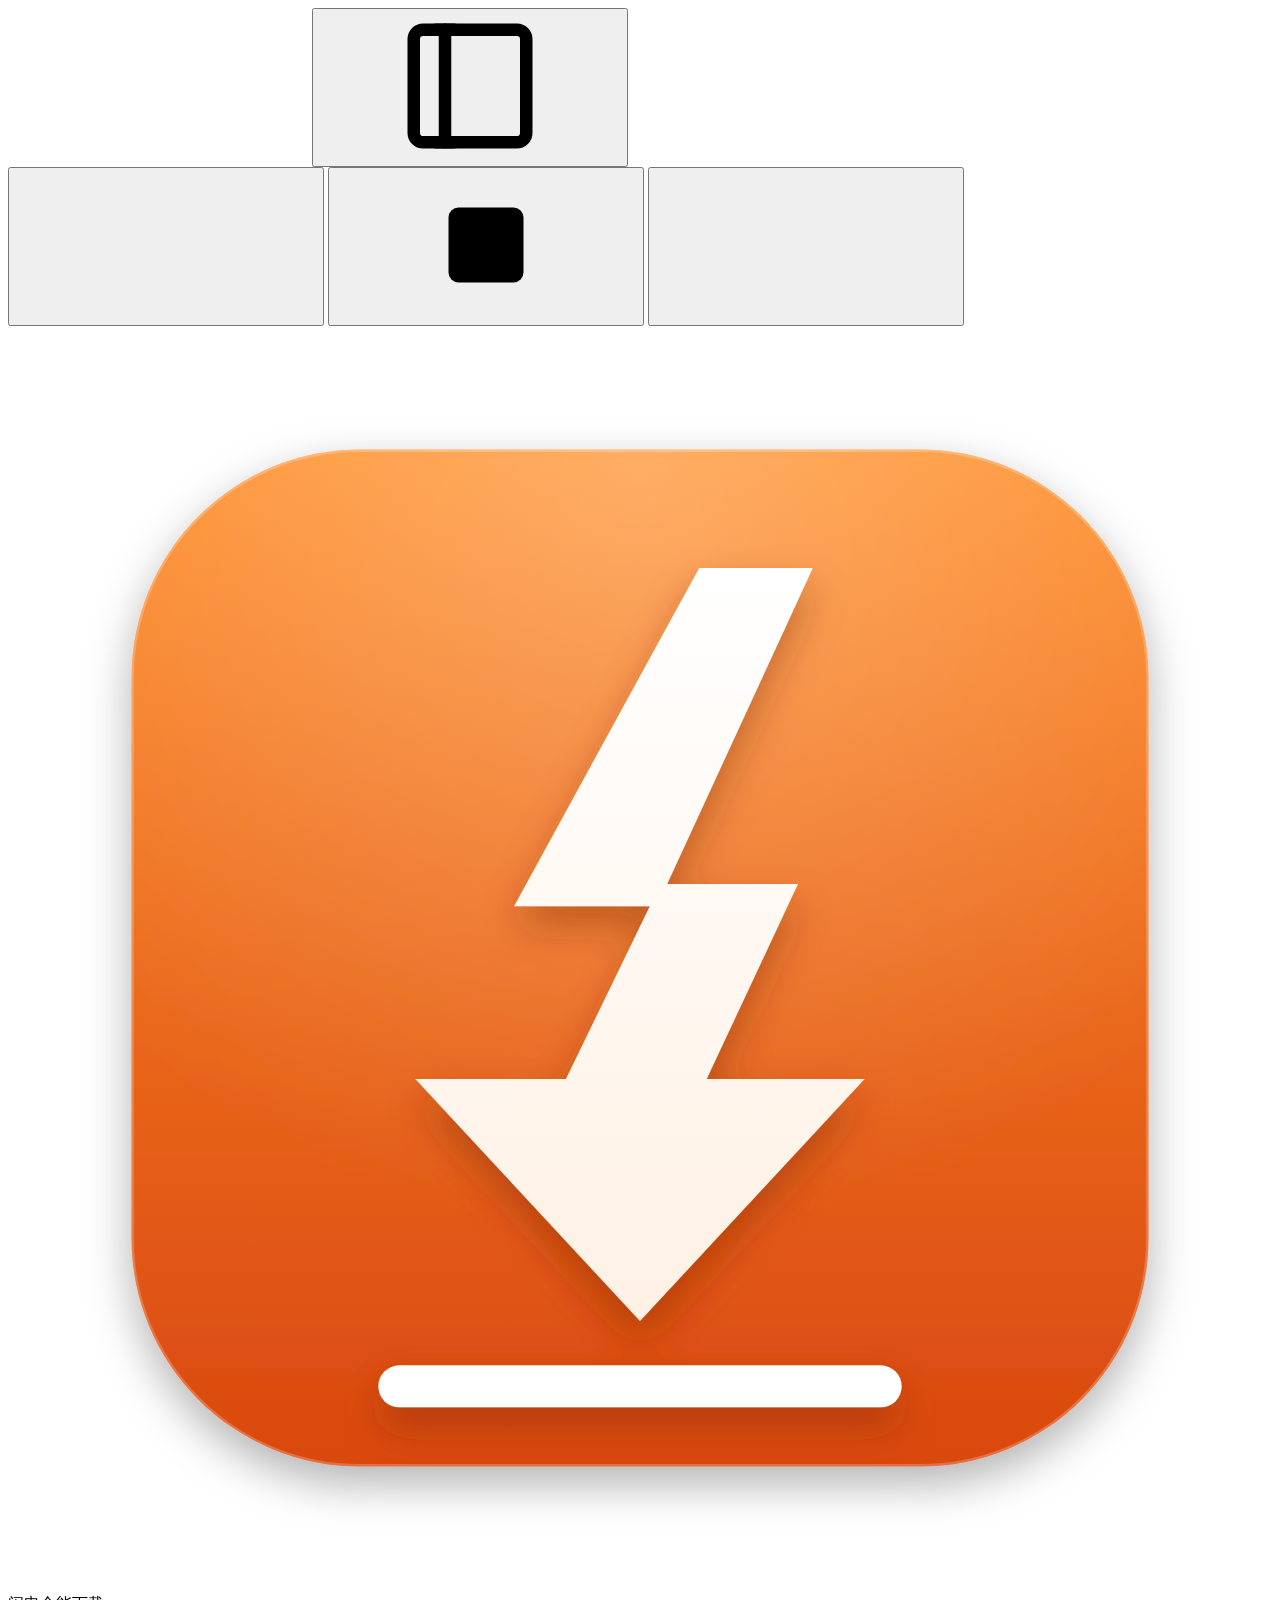
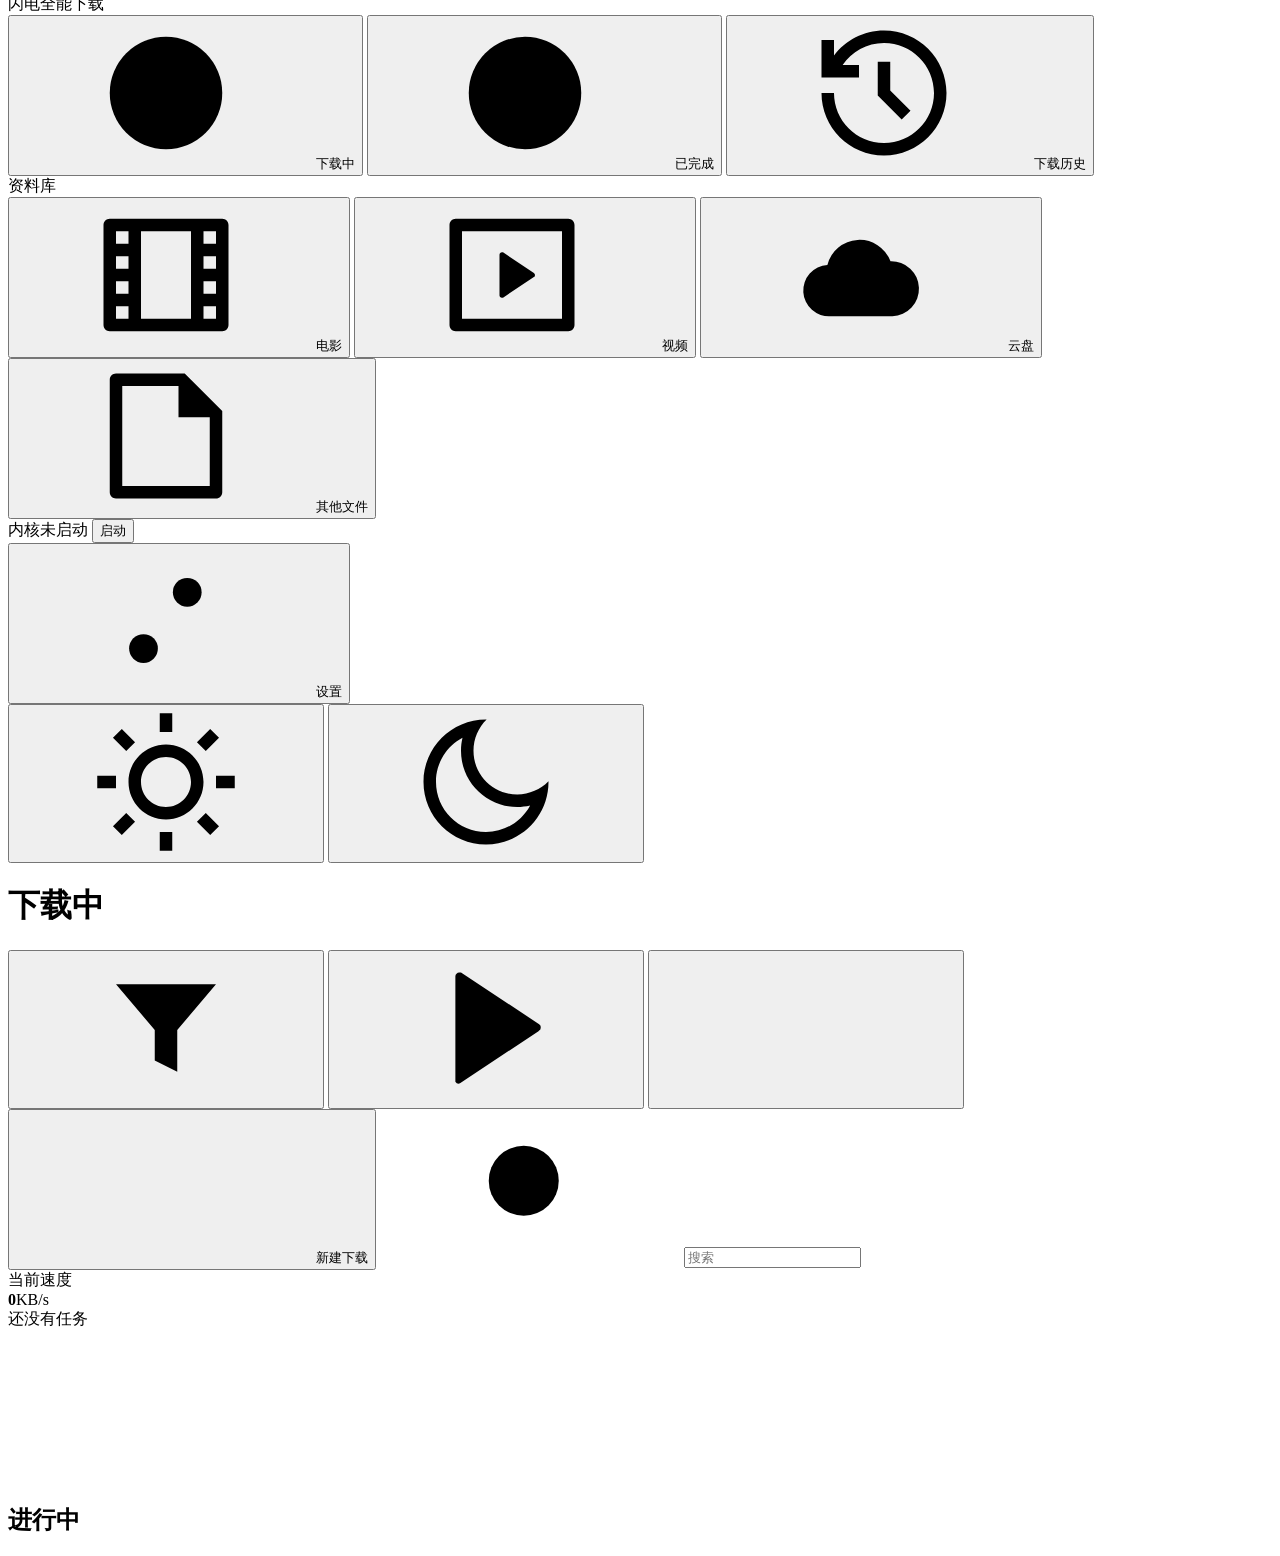
==== windows/ui/index.html @ e087cf0d "发布 Windows 0.2.16，修复换版后检查更新并更新反馈入口" ====
<!doctype html>
<html lang="zh-CN">
<head>
<meta charset="utf-8">
<meta name="viewport" content="width=device-width, initial-scale=1">
<title>闪电全能下载</title>
<script>document.documentElement.dataset.windowFrame = window.__sdWindowFrame || "rounded";</script>
<script src="theme.js"></script>
<link rel="stylesheet" href="style.css">
<script>
  try {
    // 强调色先读缓存，避免打开瞬间是琥珀再跳成别的色
    var acc = localStorage.getItem("sd.accent") || "amber";
    var vars = localStorage.getItem("sd.accentVars");
    if (acc === "custom" && vars) {
      var v = JSON.parse(vars);
      var el = document.documentElement;
      el.dataset.accent = "custom";
      el.style.setProperty("--accent-h", v.h);
      el.style.setProperty("--accent-s", v.s);
      el.style.setProperty("--on-dark", v.onDark);
    } else {
      document.documentElement.dataset.accent = acc;
    }
    // 注意：这里不能给 <html> 兜底色。窗口是透明的，四个圆角是靠 #app 的
    // border-radius 裁出来的，html 一旦有实色，圆角外面就成了一块不透明色块，
    // 圆角等于白做（之前"圆角改了看不出变化"就是这么来的）。
    // 底色统一交给 #app 自己的 background，CSS 是本地文件，第一帧之前就加载完了。
  } catch (e) {}
</script>
</head>
<body>

<!-- 图标：Mac 版用的是 SF Symbols（系统字体，Windows 上没有）。
     电影/视频/回收站/其他文件/文件夹这几个换成官方实心 SVG（fill="currentColor"，24 画布），
     其余的还是手写描边线条：统一 24 画布、1.7 描边、圆角端点，视觉重量对齐 SF Symbols 的 regular。 -->
<svg class="sprite" aria-hidden="true">
  <symbol id="i-down" viewBox="0 0 24 24"><circle cx="12" cy="12" r="9"/><path d="M12 7.4v7.3M8.7 11.5L12 14.8l3.3-3.3"/></symbol>
  <symbol id="i-check" viewBox="0 0 24 24"><circle cx="12" cy="12" r="9"/><path d="M8.2 12.3l2.6 2.6 5-5.2"/></symbol>
  <!-- 回收站：官方实心 SVG，桶盖/桶身/提手都在一条 path 里，挖空靠子路径回转 -->
  <symbol id="i-sort" viewBox="0 0 24 24"><path fill="currentColor" stroke="none" d="M20 4V16H23L19 21L15 16H18V4H20ZM12 18V20H3V18H12ZM14 11V13H3V11H14ZM14 4V6H3V4H14Z"/></symbol>
  <symbol id="i-trash" viewBox="0 0 24 24"><path fill="currentColor" stroke="none" d="M17 6H22V8H20V21C20 21.5523 19.5523 22 19 22H5C4.44772 22 4 21.5523 4 21V8H2V6H7V3C7 2.44772 7.44772 2 8 2H16C16.5523 2 17 2.44772 17 3V6ZM18 8H6V20H18V8ZM9 11H11V17H9V11ZM13 11H15V17H13V11ZM9 4V6H15V4H9Z"/></symbol>
  <!-- 下载历史：圆圈箭头 + 时钟指针 -->
  <symbol id="i-history" viewBox="0 0 24 24"><path fill="currentColor" stroke="none" d="M12 2C17.5228 2 22 6.47715 22 12C22 17.5228 17.5228 22 12 22C6.47715 22 2 17.5228 2 12H4C4 16.4183 7.58172 20 12 20C16.4183 20 20 16.4183 20 12C20 7.58172 16.4183 4 12 4C9.25022 4 6.82447 5.38734 5.38451 7.50024L8 7.5V9.5H2V3.5H4L3.99989 5.99918C5.82434 3.57075 8.72873 2 12 2ZM13 7L12.9998 11.585L16.2426 14.8284L14.8284 16.2426L10.9998 12.413L11 7H13Z"/></symbol>
  <!-- 胶片：官方实心 SVG，画格和齿孔全在一条 path 里（子路径回转挖空），不用描边凑 -->
  <symbol id="i-film" viewBox="0 0 24 24"><path fill="currentColor" stroke="none" d="M2 3.9934C2 3.44476 2.45531 3 2.9918 3H21.0082C21.556 3 22 3.44495 22 3.9934V20.0066C22 20.5552 21.5447 21 21.0082 21H2.9918C2.44405 21 2 20.5551 2 20.0066V3.9934ZM8 5V19H16V5H8ZM4 5V7H6V5H4ZM18 5V7H20V5H18ZM4 9V11H6V9H4ZM18 9V11H20V9H18ZM4 13V15H6V13H4ZM18 13V15H20V13H18ZM4 17V19H6V17H4ZM18 17V19H20V17H18Z"/></symbol>
  <!-- 播放：官方实心 SVG，外框屏幕 + 中间播放三角 -->
  <symbol id="i-play" viewBox="0 0 24 24"><path fill="currentColor" stroke="none" d="M2 3.9934C2 3.44476 2.45531 3 2.9918 3H21.0082C21.556 3 22 3.44495 22 3.9934V20.0066C22 20.5552 21.5447 21 21.0082 21H2.9918C2.44405 21 2 20.5551 2 20.0066V3.9934ZM4 5V19H20V5H4ZM10.6219 8.41459L15.5008 11.6672C15.6846 11.7897 15.7343 12.0381 15.6117 12.2219C15.5824 12.2658 15.5447 12.3035 15.5008 12.3328L10.6219 15.5854C10.4381 15.708 10.1897 15.6583 10.0672 15.4745C10.0234 15.4088 10 15.3316 10 15.2526V8.74741C10 8.52649 10.1791 8.34741 10.4 8.34741C10.479 8.34741 10.5562 8.37078 10.6219 8.41459Z"/></symbol>
  <!-- 其他文件：官方实心 SVG，右上折角直接画在路径里 -->
  <symbol id="i-doc" viewBox="0 0 24 24"><path fill="currentColor" stroke="none" d="M21 8V20.9932C21 21.5501 20.5552 22 20.0066 22H3.9934C3.44495 22 3 21.556 3 21.0082V2.9918C3 2.45531 3.4487 2 4.00221 2H14.9968L21 8ZM19 9H14V4H5V20H19V9Z"/></symbol>
  <symbol id="i-collection" viewBox="0 0 24 24"><path d="M8 4h10a2 2 0 0 1 2 2v10"/><rect x="4" y="8" width="12" height="12" rx="2"/><path d="M7.5 12h5m-5 4h5"/></symbol>
  <symbol id="i-gear" viewBox="0 0 24 24"><path d="M4 7.4h8.6M18.2 7.4h2"/><path d="M4 16.4h1.6M11.2 16.4h9"/><circle cx="15.4" cy="7.4" r="2.3"/><circle cx="8.4" cy="16.4" r="2.3"/></symbol>
  <symbol id="i-info" viewBox="0 0 24 24"><circle cx="12" cy="12" r="9"/><path d="M12 11.2v5.4"/><circle cx="12" cy="8" r=".9" fill="currentColor" stroke="none"/></symbol>
  <symbol id="i-media-play" viewBox="0 0 24 24"><path fill="currentColor" stroke="none" d="M20.4,12.5l-12.5,8.3c-.3.2-.6.1-.8-.2,0,0,0-.2,0-.3V3.7c0-.3.3-.6.6-.6s.2,0,.3,0l12.5,8.3c.3.2.3.5.2.8,0,0,0,.1-.2.2Z"/></symbol>
  <symbol id="i-audio-order" viewBox="0 0 24 24"><path d="M3 6h18M3 12h18M3 18h10"/><path d="m17 15 5 3-5 3z" fill="currentColor" stroke="none"/></symbol>
  <symbol id="i-audio-repeat" viewBox="0 0 24 24"><path d="m17 3 4 4-4 4m4-4H6a3 3 0 0 0-3 3v1m4 10-4-4 4-4m-4 4h15a3 3 0 0 0 3-3v-1"/></symbol>
  <symbol id="i-audio-repeat-one" viewBox="0 0 24 24"><use href="#i-audio-repeat"/><path d="m11 11 1-1v4"/></symbol>
  <symbol id="i-audio-shuffle" viewBox="0 0 24 24"><path d="M3 6h3c4.5 0 7.5 12 12 12h3m-4-4 4 4-4 4M3 18h3c1.3 0 2.5-1 3.6-2.5M14.4 8.5C15.5 7 16.7 6 18 6h3m-4-4 4 4-4 4"/></symbol>
  <symbol id="i-share" viewBox="0 0 24 24"><path d="M12 15.5V5.2M8 8.8l4-4 4 4M5 14v4.5A1.5 1.5 0 0 0 6.5 20h11a1.5 1.5 0 0 0 1.5-1.5V14"/></symbol>
  <symbol id="i-refresh" viewBox="0 0 24 24"><path fill="currentColor" stroke="none" d="M2 12C2 17.5228 6.47715 22 12 22C17.5228 22 22 17.5228 22 12C22 6.47715 17.5228 2 12 2V4C16.4183 4 20 7.58172 20 12C20 16.4183 16.4183 20 12 20C7.58172 20 4 16.4183 4 12C4 9.53614 5.11383 7.33243 6.86543 5.86492L9 8V2L3 2L5.44648 4.44656C3.33509 6.28002 2 8.9841 2 12Z"/></symbol>
  <symbol id="i-clock" viewBox="0 0 24 24"><circle cx="12" cy="12" r="8.5"/><path d="M12 7.2V12l3.2 2"/></symbol>
  <symbol id="i-zip" viewBox="0 0 24 24"><rect x="3.5" y="4.5" width="17" height="4.5" rx="1"/><path d="M5 9v9.5A1.5 1.5 0 0 0 6.5 20h11a1.5 1.5 0 0 0 1.5-1.5V9M10 13h4"/></symbol>
  <symbol id="i-app" viewBox="0 0 24 24"><rect x="3.5" y="4.5" width="17" height="15" rx="2"/><path d="M3.5 9h17M6.5 6.8h.01M9 6.8h.01"/></symbol>
  <symbol id="i-music" viewBox="0 0 24 24"><path d="M4 13v-2a8 8 0 0 1 16 0v2"/><rect x="3" y="12" width="4" height="8" rx="2"/><rect x="17" y="12" width="4" height="8" rx="2"/><path d="M10 12v4m4-6v8" stroke-linecap="round"/></symbol>
  <symbol id="i-image" viewBox="0 0 24 24"><rect x="3.5" y="4.5" width="17" height="15" rx="2"/><circle cx="8.5" cy="9.5" r="1.5"/><path d="M20.5 15.5l-5-5-9 9"/></symbol>
  <symbol id="i-filter" viewBox="0 0 24 24"><path d="M4 5h16l-6.2 7.3V19l-3.6-1.8v-4.9z"/></symbol>
  <symbol id="i-pulse" viewBox="0 0 24 24"><path fill="currentColor" stroke="none" d="M9 7.53861L15 21.5386L18.6594 13H23V11H17.3406L15 16.4614L9 2.46143L5.3406 11H1V13H6.6594L9 7.53861Z"/></symbol>
  <symbol id="i-pause" viewBox="0 0 24 24"><path d="M8.3 4.6v14.8M15.7 4.6v14.8" stroke-width="2.6"/></symbol>
  <symbol id="i-resume" viewBox="0 0 24 24"><path d="M8.4 5.8l9.2 6.2-9.2 6.2z" fill="currentColor" stroke="none"/></symbol>
  <symbol id="i-plus" viewBox="0 0 24 24"><path d="M12 5.4v13.2M5.4 12h13.2" stroke-width="2"/></symbol>
  <symbol id="i-x" viewBox="0 0 24 24"><path d="M5.6 5.6l12.8 12.8M18.4 5.6L5.6 18.4" stroke-width="2"/></symbol>
  <!-- 外链：官方实心 SVG，方框 + 穿出去的箭头 -->
  <symbol id="i-external" viewBox="0 0 24 24"><path fill="currentColor" stroke="none" d="M10 6V8H5V19H16V14H18V20C18 20.5523 17.5523 21 17 21H4C3.44772 21 3 20.5523 3 20V7C3 6.44772 3.44772 6 4 6H10ZM21 3V11H19L18.9999 6.413L11.2071 14.2071L9.79289 12.7929L17.5849 5H13V3H21Z"/></symbol>
  <!-- 收起/展开侧边栏：官方 48 画布描边图标（圆角外框 + 竖分隔线 + 上下两个小横档） -->
  <symbol id="i-chev" viewBox="0 0 24 24"><path d="M6.5 9.5l5.5 5.5 5.5-5.5"/></symbol>
  <symbol id="i-sidebar" viewBox="0 0 48 48">
    <g fill="none" stroke="currentColor" stroke-width="4" stroke-linecap="round" stroke-linejoin="round">
      <rect x="6" y="6" width="36" height="36" rx="3"/>
      <path d="M16 6V42"/>
      <path d="M13 42H19"/>
      <path d="M13 6H19"/>
    </g>
  </symbol>
  <!-- 清理失效：三条细线 + 右下角一个叉（第三条让位给叉）。
       细线 + 大一点的叉，19px 下比实心块清楚得多 -->
  <symbol id="i-clean" viewBox="0 0 24 24">
    <g fill="none" stroke="currentColor" stroke-width="2.1" stroke-linecap="round">
      <path d="M3.8 5.4h16.4"/>
      <path d="M3.8 11h16.4"/>
      <path d="M3.8 16.6h7.4"/>
      <path d="M14.8 14.8l6 6"/>
      <path d="M20.8 14.8l-6 6"/>
    </g>
  </symbol>
  <!-- 窗口按钮：最小化 / 最大化 / 还原 / 关闭 -->
  <symbol id="i-win-min" viewBox="0 0 24 24"><path d="M5 12h14" stroke-width="1.8"/></symbol>
  <symbol id="i-win-max" viewBox="0 0 24 24"><rect x="6" y="6" width="12" height="12" rx="1.6"/></symbol>
  <symbol id="i-win-restore" viewBox="0 0 24 24"><rect x="5" y="9" width="10" height="10" rx="1.6"/><path d="M8.6 6H18a1 1 0 011 1v9.4"/></symbol>
  <symbol id="i-win-close" viewBox="0 0 24 24"><path d="M6.8 6.8l10.4 10.4M17.2 6.8L6.8 17.2" stroke-width="1.8"/></symbol>
  <!-- 文件夹：官方实心 SVG -->
  <symbol id="i-folder" viewBox="0 0 24 24"><path fill="currentColor" stroke="none" d="M4 5V19H20V7H11.5858L9.58579 5H4ZM12.4142 5H21C21.5523 5 22 5.44772 22 6V20C22 20.5523 21.5523 21 21 21H3C2.44772 21 2 20.5523 2 20V4C2 3.44772 2.44772 3 3 3H10.4142L12.4142 5Z"/></symbol>
  <symbol id="i-search" viewBox="0 0 24 24"><circle cx="11" cy="11" r="5.6"/><path d="M15.2 15.2L20 20"/></symbol>
  <symbol id="i-link" viewBox="0 0 24 24"><path d="M10.2 13.8a3.6 3.6 0 005.1 0l2.6-2.6a3.6 3.6 0 00-5.1-5.1l-1.3 1.3"/><path d="M13.8 10.2a3.6 3.6 0 00-5.1 0l-2.6 2.6a3.6 3.6 0 005.1 5.1l1.3-1.3"/></symbol>
  <symbol id="i-cloud" viewBox="0 0 24 24"><path d="M7.6 18.6a4.1 4.1 0 01-.5-8.2 5.3 5.3 0 0110.1-.6 3.7 3.7 0 01.3 8.8z"/></symbol>
  <symbol id="i-sun" viewBox="0 0 24 24"><path fill="currentColor" stroke="none" d="M12 18C8.68629 18 6 15.3137 6 12C6 8.68629 8.68629 6 12 6C15.3137 6 18 8.68629 18 12C18 15.3137 15.3137 18 12 18ZM12 16C14.2091 16 16 14.2091 16 12C16 9.79086 14.2091 8 12 8C9.79086 8 8 9.79086 8 12C8 14.2091 9.79086 16 12 16ZM11 1H13V4H11V1ZM11 20H13V23H11V20ZM3.51472 4.92893L4.92893 3.51472L7.05025 5.63604L5.63604 7.05025L3.51472 4.92893ZM16.9497 18.364L18.364 16.9497L20.4853 19.0711L19.0711 20.4853L16.9497 18.364ZM19.0711 3.51472L20.4853 4.92893L18.364 7.05025L16.9497 5.63604L19.0711 3.51472ZM5.63604 16.9497L7.05025 18.364L4.92893 20.4853L3.51472 19.0711L5.63604 16.9497ZM23 11V13H20V11H23ZM4 11V13H1V11H4Z"/></symbol>
  <!-- 月牙：外圆 r8.4 与太阳的整体外径（17.2）等大，开口朝右上。
       内弧是「偏右上那颗大圆」落在外圆里的那段，两条弧一连就是单条 path。 -->
  <symbol id="i-moon" viewBox="0 0 24 24"><path fill="currentColor" stroke="none" d="M21 12.79A9 9 0 1 1 11.21 3 7 7 0 0 0 21 12.79z"/></symbol>
  <symbol id="i-theme" viewBox="0 0 24 24"><path fill="currentColor" stroke="none" d="M12 21.9967C6.47715 21.9967 2 17.5196 2 11.9967C2 6.47386 6.47715 1.9967 12 1.9967C17.5228 1.9967 22 6.47386 22 11.9967C22 17.5196 17.5228 21.9967 12 21.9967ZM12 19.9967C16.4183 19.9967 20 16.415 20 11.9967C20 7.57843 16.4183 3.9967 12 3.9967C7.58172 3.9967 4 7.57843 4 11.9967C4 16.415 7.58172 19.9967 12 19.9967ZM12 17.9967V5.9967C15.3137 5.9967 18 8.683 18 11.9967C18 15.3104 15.3137 17.9967 12 17.9967Z"/></symbol>
  <symbol id="i-clipboard" viewBox="0 0 24 24"><path fill="currentColor" stroke="none" d="M7 4V2H17V4H20.0066C20.5552 4 21 4.44495 21 4.9934V21.0066C21 21.5552 20.5551 22 20.0066 22H3.9934C3.44476 22 3 21.5551 3 21.0066V4.9934C3 4.44476 3.44495 4 3.9934 4H7ZM7 6H5V20H19V6H17V8H7V6ZM9 4V6H15V4H9Z"/></symbol>
  <symbol id="i-privacy" viewBox="0 0 24 24"><path d="M12 22c5.2-2.4 8-6.1 8-11V5l-8-3-8 3v6c0 4.9 2.8 8.6 8 11Z"/><path d="m8.5 12 2.3 2.3 4.7-4.6"/></symbol>
  <symbol id="i-log" viewBox="0 0 24 24"><rect x="4" y="2" width="16" height="20" rx="2"/><path d="M8 7h8M8 12h8M8 17h5"/></symbol>
  <symbol id="i-power" viewBox="0 0 48 48"><path d="M14.5 8C13.8406 8.37652 13.2062 8.79103 12.6 9.24051C11.5625 10.0097 10.6074 10.8814 9.75 11.8402C6.79377 15.1463 5 19.4891 5 24.2455C5 34.6033 13.5066 43 24 43C34.4934 43 43 34.6033 43 24.2455C43 19.4891 41.2062 15.1463 38.25 11.8402C37.3926 10.8814 36.4375 10.0097 35.4 9.24051C34.7938 8.79103 34.1594 8.37652 33.5 8" fill="none" stroke="currentColor" stroke-width="4" stroke-linecap="round" stroke-linejoin="round"/><path d="M24 4V24" fill="none" stroke="currentColor" stroke-width="4" stroke-linecap="round" stroke-linejoin="round"/></symbol>
  <symbol id="i-sleep" viewBox="0 0 24 24"><path fill="currentColor" stroke="none" d="M12 22C6.47715 22 2 17.5228 2 12C2 6.47715 6.47715 2 12 2C17.5228 2 22 6.47715 22 12C22 17.5228 17.5228 22 12 22ZM12 20C16.4183 20 20 16.4183 20 12C20 7.58172 16.4183 4 12 4C7.58172 4 4 7.58172 4 12C4 16.4183 7.58172 20 12 20ZM9 9H15V15H9V9Z"/></symbol>
  <symbol id="i-github" viewBox="0 0 24 24"><path fill="currentColor" stroke="none" d="M12.001 2C6.47598 2 2.00098 6.475 2.00098 12C2.00098 16.425 4.86348 20.1625 8.83848 21.4875C9.33848 21.575 9.52598 21.275 9.52598 21.0125C9.52598 20.775 9.51348 19.9875 9.51348 19.15C7.00098 19.6125 6.35098 18.5375 6.15098 17.975C6.03848 17.6875 5.55098 16.8 5.12598 16.5625C4.77598 16.375 4.27598 15.9125 5.11348 15.9C5.90098 15.8875 6.46348 16.625 6.65098 16.925C7.55098 18.4375 8.98848 18.0125 9.56348 17.75C9.65098 17.1 9.91348 16.6625 10.201 16.4125C7.97598 16.1625 5.65098 15.3 5.65098 11.475C5.65098 10.3875 6.03848 9.4875 6.67598 8.7875C6.57598 8.5375 6.22598 7.5125 6.77598 6.1375C6.77598 6.1375 7.61348 5.875 9.52598 7.1625C10.326 6.9375 11.176 6.825 12.026 6.825C12.876 6.825 13.726 6.9375 14.526 7.1625C16.4385 5.8625 17.276 6.1375 17.276 6.1375C17.826 7.5125 17.476 8.5375 17.376 8.7875C18.0135 9.4875 18.401 10.375 18.401 11.475C18.401 15.3125 16.0635 16.1625 13.8385 16.4125C14.201 16.725 14.5135 17.325 14.5135 18.2625C14.5135 19.6 14.501 20.675 14.501 21.0125C14.501 21.275 14.6885 21.5875 15.1885 21.4875C19.259 20.1133 21.9999 16.2963 22.001 12C22.001 6.475 17.526 2 12.001 2Z"/></symbol>
  <symbol id="i-chip" viewBox="0 0 24 24"><path fill="currentColor" stroke="none" d="M6 18H18V6H6V18ZM14 20H10V22H8V20H5C4.44772 20 4 19.5523 4 19V16H2V14H4V10H2V8H4V5C4 4.44772 4.44772 4 5 4H8V2H10V4H14V2H16V4H19C19.5523 4 20 4.44772 20 5V8H22V10H20V14H22V16H20V19C20 19.5523 19.5523 20 19 20H16V22H14V20ZM8 8H16V16H8V8Z"/></symbol>
  <symbol id="i-user" viewBox="0 0 24 24"><path fill="currentColor" stroke="none" d="M4 22C4 17.5817 7.58172 14 12 14C16.4183 14 20 17.5817 20 22H18C18 18.6863 15.3137 16 12 16C8.68629 16 6 18.6863 6 22H4ZM12 13C8.685 13 6 10.315 6 7C6 3.685 8.685 1 12 1C15.315 1 18 3.685 18 7C18 10.315 15.315 13 12 13ZM12 11C14.21 11 16 9.21 16 7C16 4.79 14.21 3 12 3C9.79 3 8 4.79 8 7C8 9.21 9.79 11 12 11Z"/></symbol>
  <symbol id="i-moon-fill" viewBox="0 0 24 24"><path fill="currentColor" stroke="none" d="M10 7C10 10.866 13.134 14 17 14C18.9584 14 20.729 13.1957 21.9995 11.8995C22 11.933 22 11.9665 22 12C22 17.5228 17.5228 22 12 22C6.47715 22 2 17.5228 2 12C2 6.47715 6.47715 2 12 2C12.0335 2 12.067 2 12.1005 2.00049C10.8043 3.27098 10 5.04157 10 7ZM4 12C4 16.4183 7.58172 20 12 20C15.0583 20 17.7158 18.2839 19.062 15.7621C18.3945 15.9187 17.7035 16 17 16C12.0294 16 8 11.9706 8 7C8 6.29648 8.08133 5.60547 8.2379 4.938C5.71611 6.28423 4 8.9417 4 12Z"/></symbol>
  <symbol id="i-install" viewBox="0 0 24 24"><path fill="currentColor" stroke="none" d="M9 2V4H5L4.999 14H18.999L19 4H15V2H20C20.5523 2 21 2.44772 21 3V21C21 21.5523 20.5523 22 20 22H4C3.44772 22 3 21.5523 3 21V3C3 2.44772 3.44772 2 4 2H9ZM18.999 16H4.999L5 20H19L18.999 16ZM17 17V19H15V17H17ZM13 2V7H16L12 11L8 7H11V2H13Z"/></symbol>
  <!-- 浏览器扩展：拼图块（给「扩展文件夹」那一行用） -->
  <symbol id="i-ext" viewBox="0 0 24 24"><path fill="currentColor" stroke="none" d="M7 5C7 2.79086 8.79086 1 11 1C13.2091 1 15 2.79086 15 5H20C20.5523 5 21 5.44772 21 6V10.1707C21 10.4953 20.8424 10.7997 20.5774 10.9872C20.3123 11.1746 19.9728 11.2217 19.6668 11.1135C19.4595 11.0403 19.2355 11 19 11C17.8954 11 17 11.8954 17 13C17 14.1046 17.8954 15 19 15C19.2355 15 19.4595 14.9597 19.6668 14.8865C19.9728 14.7783 20.3123 14.8254 20.5774 15.0128C20.8424 15.2003 21 15.5047 21 15.8293V20C21 20.5523 20.5523 21 20 21H4C3.44772 21 3 20.5523 3 20V6C3 5.44772 3.44772 5 4 5H7ZM11 3C9.89543 3 9 3.89543 9 5C9 5.23554 9.0403 5.45952 9.11355 5.66675C9.22172 5.97282 9.17461 6.31235 8.98718 6.57739C8.79974 6.84243 8.49532 7 8.17071 7H5V19H19V17C16.7909 17 15 15.2091 15 13C15 10.7909 16.7909 9 19 9V7H13.8293C13.5047 7 13.2003 6.84243 13.0128 6.57739C12.8254 6.31235 12.7783 5.97282 12.8865 5.66675C12.9597 5.45952 13 5.23555 13 5C13 3.89543 12.1046 3 11 3Z"/></symbol>
  <symbol id="i-dl-box" viewBox="0 0 24 24"><path fill="currentColor" stroke="none" d="M4 19H20V12H22V20C22 20.5523 21.5523 21 21 21H3C2.44772 21 2 20.5523 2 20V12H4V19ZM14 9H19L12 16L5 9H10V3H14V9Z"/></symbol>
  <!-- 品牌侧的「闪电箭头」：路径取自 BrandGlyph.swift（1024 画布 x300–724 / y196–876），单色模板 -->
  <symbol id="i-to-local" viewBox="0 0 24 24"><path transform="rotate(-90 12 12)" fill="currentColor" stroke="none" d="M9.99994 4.99988V10.9999L16.0002 11.0002L16.0002 13.0002L9.99994 12.9999V18.9999L2.99994 12.0001L9.99994 4.99988ZM18.0001 19.0001V5.00006H20.0001V19.0001H18.0001Z"/></symbol>
<symbol id="i-to-nas" viewBox="0 0 24 24"><path transform="rotate(90 12 12)" fill="currentColor" stroke="none" d="M9.99994 4.99988V10.9999L16.0002 11.0002L16.0002 13.0002L9.99994 12.9999V18.9999L2.99994 12.0001L9.99994 4.99988ZM18.0001 19.0001V5.00006H20.0001V19.0001H18.0001Z"/></symbol>
<symbol id="i-thunder" viewBox="0 0 24 24"><path fill="none" stroke="currentColor" stroke-width="2.2" stroke-linejoin="round" d="M12 2.8 20 7.4v9.2L12 21.2l-8-4.6V7.4z"/></symbol>
<symbol id="i-bolt" viewBox="0 0 424 680"><path d="M260 0 L110 274 H220 L152 414 H30 L212 610 L394 414 H266 L340 256 H234 L352 0 Z" fill="currentColor" stroke="none"/><rect x="0" y="646" width="424" height="34" rx="17" fill="currentColor" stroke="none"/></symbol>
</svg>

<!-- 系统标题栏已经去掉（decorations:false），这三个是自绘的窗口按钮，
     固定在右上角，和标题栏里的「新建下载 / 搜索」留出间距 -->
<!-- 用 data-tip 而不是 title：title 会被 WebView2 画成系统白框，和自绘 tip 同时出现（两种样式） -->
<button class="circle sm" id="sb-toggle" data-tip="收起侧边栏（Tab）"><svg class="ic"><use href="#i-sidebar"/></svg></button>

<div class="win-ctrls">
  <button class="win-btn" id="win-min"><svg class="ic"><use href="#i-win-min"/></svg></button>
  <button class="win-btn" id="win-max"><svg class="ic"><use href="#i-win-max"/></svg></button>
  <button class="win-btn close" id="win-close"><svg class="ic"><use href="#i-win-close"/></svg></button>
</div>

<div id="app">
  <aside class="sidebar">
    <div class="brand">
      <!-- 和 assets/logo.svg 同一个图形，底色跟强调色走 -->
      <svg class="logo" viewBox="0 0 1024 1024" xmlns="http://www.w3.org/2000/svg"><defs><linearGradient id="logo-bg" x1="0" y1="0" x2="0" y2="1"><stop offset="0" style="stop-color:var(--logo-top,#ff8f2a)"/><stop offset="1" style="stop-color:var(--logo-bottom,#d9480f)"/></linearGradient><radialGradient id="logo-top" cx="512" cy="120" r="620" gradientUnits="userSpaceOnUse"><stop offset="0" stop-color="#fff" stop-opacity=".28"/><stop offset="1" stop-color="#fff" stop-opacity="0"/></radialGradient><linearGradient id="logo-white" x1="0" y1="0" x2="0" y2="1"><stop offset="0" stop-color="#ffffff"/><stop offset="1" stop-color="#fff1e4"/></linearGradient><filter id="logo-sh" x="-20%" y="-20%" width="140%" height="140%"><feDropShadow dx="0" dy="14" stdDeviation="18" flood-color="#000" flood-opacity=".3"/></filter><filter id="logo-ash" x="-30%" y="-30%" width="160%" height="160%"><feDropShadow dx="0" dy="16" stdDeviation="16" flood-color="#7a2500" flood-opacity=".4"/></filter></defs><g filter="url(#logo-sh)"><rect x="100" y="100" width="824" height="824" rx="185" fill="url(#logo-bg)"/><rect x="100" y="100" width="824" height="824" rx="185" fill="url(#logo-top)"/><g filter="url(#logo-ash)"><path d="M560 196 L410 470 H520 L452 610 H330 L512 806 L694 610 H566 L640 452 H534 L652 196 Z" fill="url(#logo-white)"/><rect x="300" y="842" width="424" height="34" rx="17" fill="#fff"/></g><rect x="101" y="101" width="822" height="822" rx="184" fill="none" stroke="#fff" stroke-opacity=".22" stroke-width="2"/></g></svg>
      <span class="brand-name">闪电全能下载</span>
    </div>

    <nav class="nav">
      <button class="nav-item active" data-view="all">
        <svg class="ic"><use href="#i-down"/></svg><span>下载中</span><b class="count" id="c-all"></b>
      </button>
      <button class="nav-item" data-view="done">
        <svg class="ic"><use href="#i-check"/></svg><span>已完成</span><b class="count" id="c-done"></b>
      </button>
      <button class="nav-item" data-view="trash">
        <svg class="ic"><use href="#i-history"/></svg><span>下载历史</span><b class="count" id="c-trash"></b>
      </button>
    </nav>

    <div class="nav-title">资料库</div>
    <nav class="nav">
      <button class="nav-item" data-view="movie">
        <svg class="ic"><use href="#i-film"/></svg><span>电影</span><b class="count" id="c-movie"></b>
      </button>
      <button class="nav-item" data-view="video">
        <svg class="ic"><use href="#i-play"/></svg><span>视频</span><b class="count" id="c-video"></b>
      </button>
      <button class="nav-item" data-view="cloud">
        <svg class="ic"><use href="#i-cloud"/></svg><span>云盘</span><b class="count" id="c-cloud"></b>
      </button>
      <button class="nav-item" data-view="other">
        <svg class="ic"><use href="#i-doc"/></svg><span>其他文件</span><b class="count" id="c-other"></b>
      </button>
    </nav>

    <div class="side-foot">
      <div class="engine">
        <span class="dot" id="engine-dot"></span>
        <span class="engine-text" id="engine-text">内核未启动</span>
        <button class="mini" id="engine-btn">启动</button>
      </div>
      <!-- 底部只留「设置」一行，右侧是外观分段开关；版本号、关于都在设置页里。
           三者同一个 28px 高度，谁也不比谁高。 -->
      <div class="foot-row">
        <button class="nav-item" data-view="settings" id="nav-settings">
          <svg class="ic"><use href="#i-gear"/></svg><span>设置</span><i class="nav-dot" id="nav-dot" hidden></i>
        </button>
        <div class="theme-seg">
          <button data-theme-set="light" title="浅色" aria-label="浅色">
            <svg class="ic"><use href="#i-sun"/></svg>
          </button>
          <button data-theme-set="dark" title="深色" aria-label="深色">
            <svg class="ic"><use href="#i-moon-fill"/></svg>
          </button>
        </div>
      </div>
    </div>
  </aside>

  <main class="main">
    <header class="topbar" data-tauri-drag-region>
      <div class="view-heading" data-tauri-drag-region>
        <h1 id="view-title" data-tauri-drag-region>下载中</h1>
        <span class="top-speed-group" id="top-speed-group" data-tauri-drag-region hidden>
          <span class="top-speed" id="top-speed" data-tauri-drag-region></span>
          <canvas class="top-spark" id="top-spark" width="80" height="30" aria-hidden="true" data-tauri-drag-region></canvas>
        </span>
      </div>
      <span class="sel-count" id="sel-count" hidden></span>
      <div class="top-actions">
        <span class="search-count" id="search-count" role="status" aria-live="polite" hidden></span>
        <button class="circle" id="filter-btn" data-tip="筛选">
          <svg class="ic"><use href="#i-filter"/></svg>
        </button>
        <button class="circle" id="sort-btn" data-tip="排序" hidden>
          <svg class="ic"><use href="#i-sort"/></svg>
        </button>
        <button class="circle" id="purge-btn" title="清理全部失效记录" hidden>
          <svg class="ic"><use href="#i-clean"/></svg>
        </button>
        <button class="circle" id="clear-trash-btn" title="清空下载历史" hidden>
          <svg class="ic"><use href="#i-clean"/></svg>
        </button>
        <button class="circle" id="start-all" title="全部开始">
          <svg class="ic"><use href="#i-media-play"/></svg>
        </button>
        <button class="circle" id="pause-all" title="全部暂停">
          <svg class="ic"><use href="#i-pause"/></svg>
        </button>
        <button class="primary" id="new-btn" data-tip="新建下载（Ctrl+N）">
          <svg class="ic"><use href="#i-plus"/></svg>新建下载
        </button>
        <label class="search clear-wrap">
          <svg class="ic"><use href="#i-search"/></svg>
          <input id="search" type="text" placeholder="搜索" autocomplete="off" spellcheck="false">
          <button type="button" class="input-clear" id="search-clear" hidden><svg class="ic"><use href="#i-x"/></svg></button>
        </label>
      </div>
    </header>

    <!-- 下载视图 -->
    <section class="pane" id="pane-downloads">
      <div class="scroll">
        <div class="hero" id="hero">
          <div class="hero-text">
            <div class="hero-label">当前速度</div>
            <div class="hero-speed"><b id="speed-num">0</b><span id="speed-unit">KB/s</span></div>
            <div class="hero-stats" id="hero-stats">还没有任务</div>
          </div>
          <canvas class="spark" id="spark" aria-hidden="true"></canvas>
        </div>

        <div class="sec-head"><h2 id="sec-title">进行中</h2></div>
        <div class="task-list" id="task-list"></div>
      </div>

    </section>

    <!-- 设置视图 -->
    <section class="pane settings" id="pane-settings" hidden>
      <div class="scroll">
        <div class="set-card">
          <h2>外观</h2>
          <div class="set-row">
            <span class="set-label"><svg class="ic"><use href="#i-theme"/></svg>主题</span>
            <span class="set-path"></span>
            <div class="seg" id="set-theme">
              <button data-theme-set="system">跟随系统</button>
              <button data-theme-set="light">浅色</button>
              <button data-theme-set="dark">深色</button>
            </div>
          </div>
          <div class="set-row">
            <span class="set-label"><svg class="ic"><use href="#i-sun"/></svg>强调色</span>
            <span class="set-path"></span>
            <div class="accents" id="accent-row">
              <button class="acc" data-accent="amber" title="琥珀"></button>
              <button class="acc" data-accent="blue" title="蓝"></button>
              <button class="acc" data-accent="teal" title="青"></button>
              <button class="acc" data-accent="green" title="绿"></button>
              <button class="acc" data-accent="purple" title="紫"></button>
              <button class="acc" data-accent="rose" title="玫红"></button>
              <button class="acc" data-accent="indigo" title="靛蓝"></button>
              <button class="acc" data-accent="graphite" title="石墨"></button>
              <button class="acc acc-custom" id="acc-custom-btn" title="自定义颜色"></button>
              <!-- 自定义取色面板：像系统色板那样一块二维色区——
                   横向是色相、越往下越灰（饱和度），拖圆点即改、松手即生效；
                   不放「完成」按钮：点面板外面或按 Esc 收起 -->

            </div>
          </div>
        </div>

        <div class="set-card">
          <h2>保存位置<i class="info" data-tip="按来源分目录：磁力、种子、ed2k 归「电影」，视频网站归「视频」，直链归「其他」。视频体积较大，建议将「电影」目录设在空间充足的磁盘。"></i></h2>


          <div class="set-row">
            <span class="set-label"><svg class="ic"><use href="#i-film"/></svg>磁力、种子</span>
            <span class="set-path" id="dir-movie" title="">…</span>
            <div class="set-actions">
              <button class="link" data-reset="movie" hidden>恢复默认</button>
              <button class="ghost" data-pick="movie">选择目录</button>
              <button class="circle sm" data-open="movie" title="在资源管理器里打开">
                <svg class="ic"><use href="#i-folder"/></svg>
              </button>
            </div>
          </div>

          <div class="set-row">
            <span class="set-label"><svg class="ic"><use href="#i-play"/></svg>视频网站</span>
            <span class="set-path" id="dir-video" title="">…</span>
            <div class="set-actions">
              <button class="link" data-reset="video" hidden>恢复默认</button>
              <button class="ghost" data-pick="video">选择目录</button>
              <button class="circle sm" data-open="video" title="在资源管理器里打开">
                <svg class="ic"><use href="#i-folder"/></svg>
              </button>
            </div>
          </div>

          <div class="set-row">
            <span class="set-label"><svg class="ic"><use href="#i-doc"/></svg>其他文件</span>
            <span class="set-path" id="dir-other" title="">…</span>
            <div class="set-actions">
              <button class="link" data-reset="other" hidden>恢复默认</button>
              <button class="ghost" data-pick="other">选择目录</button>
              <button class="circle sm" data-open="other" title="在资源管理器里打开">
                <svg class="ic"><use href="#i-folder"/></svg>
              </button>
            </div>
          </div>
        </div>

        <div class="set-card">
          <h2>下载</h2>
          <div class="set-row">
            <span class="set-label"><svg class="ic"><use href="#i-plus"/></svg>下载前确认</span>
            <span class="set-path"></span>
            <button class="switch" id="sw-confirm" role="switch" aria-checked="false"></button>
          </div>
          <div class="set-row">
            <span class="set-label"><svg class="ic"><use href="#i-check"/></svg>下载完成通知</span>
            <span class="set-path"></span>
            <button class="switch" id="sw-notify" role="switch" aria-checked="false"></button>
          </div>
          <hr class="set-divider" aria-hidden="true">
          <div class="set-row">
            <span class="set-label"><svg class="ic"><use href="#i-down"/></svg>同时下载</span>
            <span class="set-path"></span>
            <span class="select-wrap">
            <select id="set-max" class="select">
              <option value="1">1 个任务</option>
              <option value="2">2 个任务</option>
              <option value="3">3 个任务</option>
              <option value="5">5 个任务</option>
              <option value="8">8 个任务</option>
              <option value="10">10 个任务</option>
            </select>
            </span>
          </div>
          <div class="set-row">
            <span class="set-label"><svg class="ic"><use href="#i-play"/></svg>视频网站同时下载<i class="info" data-tip="默认 5 个，最多 10 个。遇到网站限流或连续下载失败时，可调低后继续。"></i></span>
            <span class="set-path"></span>
            <span class="select-wrap">
            <select id="set-max-videos" class="select">
              <option value="1">1 个任务</option>
              <option value="2">2 个任务</option>
              <option value="3">3 个任务</option>
              <option value="5">5 个任务</option>
              <option value="8">8 个任务</option>
              <option value="10">10 个任务</option>
            </select>
            </span>
          </div>
          <div class="set-row">
            <span class="set-label"><svg class="ic"><use href="#i-pulse"/></svg>下载限速</span>
            <span class="set-path"></span>
            <span class="select-wrap">
            <select id="set-limit" class="select">
              <option value="0">不限速</option>
              <option value="512">512 KB/s</option>
              <option value="1024">1 MB/s</option>
              <option value="2048">2 MB/s</option>
              <option value="5120">5 MB/s</option>
              <option value="10240">10 MB/s</option>
            </select>
            </span>
          </div>
          <hr class="set-divider" aria-hidden="true">
          <div class="set-row">
            <span class="set-label set-label-wide"><svg class="ic"><use href="#i-github"/></svg>GitHub / Hugging Face 加速<i class="info" data-tip="GitHub 的发布文件、源码包和 raw 文件，以及 Hugging Face 公开模型、数据集的文件直链经公共加速站下载：新建时同时测试各加速站和原链接，选用最快的一个；下载出错时自动换站继续。带登录信息的请求不经过加速站。"></i></span>
            <span class="set-path"></span>
            <button class="switch" id="sw-ghmirror" role="switch" aria-checked="false"></button>
          </div>
          <div class="set-row" id="thunder-row">
            <span class="set-label"><svg class="ic"><use href="#i-bolt"/></svg>下载方式接力<i class="info" data-tip="磁力连续 3 分钟几乎没速度时自动接力。云盘要先登录 PikPak；云盘失败或 10 分钟没有进度时交给迅雷。迅雷的进度和速度读自迅雷窗口，下完后文件移到任务的保存位置。迅雷是第三方软件，不装也能正常下载。"></i></span>
            <span class="set-path" id="thunder-state"></span>
            <span class="select-wrap"><select id="set-relay" class="select">
              <option value="off">不接力</option>
              <option value="cloud">交给云盘</option>
              <option value="thunder">交给迅雷（磁力推荐）</option>
              <option value="cloud_thunder">先云盘，再迅雷</option>
            </select></span>
          </div>
          <hr class="set-divider" aria-hidden="true">
          <div class="set-row">
            <span class="set-label"><svg class="ic"><use href="#i-share"/></svg>做种分享率<i class="info" data-tip="磁力和种子下完后继续上传，上传量达到文件大小的这个倍数就停。分享率和时长先到哪个算哪个，都选不限就一直做种。"></i></span>
            <span class="set-path"></span>
            <span class="select-wrap">
            <select id="set-seed-ratio" class="select">
              <option value="0.5">0.5</option>
              <option value="1">1.0</option>
              <option value="2">2.0</option>
              <option value="5">5.0</option>
              <option value="0">不限</option>
            </select>
            </span>
          </div>
          <div class="set-row">
            <span class="set-label"><svg class="ic"><use href="#i-clock"/></svg>做种时长</span>
            <span class="set-path"></span>
            <span class="select-wrap">
            <select id="set-seed-time" class="select">
              <option value="1800">30 分钟</option>
              <option value="7200">2 小时</option>
              <option value="86400">1 天</option>
              <option value="604800">7 天</option>
              <option value="0">不限</option>
            </select>
            </span>
          </div>
        </div>

        <div class="set-card">
          <h2>视频工具与字幕<i class="info" data-tip="yt-dlp 负责视频解析，ffmpeg 负责合并音视频；缺失时首次使用会自动获取。字幕润色和翻译需要本机 Ollama。"></i></h2>
          <div class="set-row">
            <span class="set-label"><svg class="ic"><use href="#i-play"/></svg>yt-dlp</span>
            <span class="set-path" id="tool-yt-dlp">正在检查…</span>
            <div class="set-actions">
              <button class="ghost" id="btn-yt-dlp" data-install="yt-dlp">安装</button>
            </div>
          </div>
          <div class="set-row">
            <span class="set-label"><svg class="ic"><use href="#i-film"/></svg>ffmpeg</span>
            <span class="set-path" id="tool-ffmpeg">正在检查…</span>
            <div class="set-actions">
              <button class="ghost" id="btn-ffmpeg" data-install="ffmpeg">安装</button>
            </div>
          </div>
          <div class="set-row">
            <span class="set-label"><svg class="ic"><use href="#i-link"/></svg>站点 Cookie<i class="info" data-tip="一般不用手动导入：在浏览器里点扩展的下载时，登录信息会自动导入"></i></span>
            <span class="set-path" id="ck-state" title="">没导入（YouTube、抖音、西瓜、小红书等会报「需要 Cookie」）</span>
            <div class="set-actions">
              <button class="ghost" id="btn-import-cookie" title="导入 cookies.txt 文件">导入 Cookie</button>
            </div>
          </div>
          <hr class="set-divider" aria-hidden="true">
          <div class="set-row" id="polish-row" hidden>
            <span class="set-label"><svg class="ic"><use href="#i-doc"/></svg>润色字幕<i class="info" data-tip="视频网站的字幕下完后，用本机 Ollama 大模型修错字、合并断句，只有外语时可以翻译成中文。全程在这台电脑上处理，字幕不会上传；原字幕有备份，可以在任务右键恢复。需要先安装 Ollama 和模型，长视频会占用较多显卡或 CPU。"></i></span>
            <span class="set-path"></span>
            <button class="switch" id="sw-polish" role="switch" aria-checked="false"></button>
          </div>
          <div class="set-row" id="polish-model-row" hidden>
            <span class="set-label"><svg class="ic"><use href="#i-chip"/></svg>本机 Ollama 模型</span>
            <span class="set-path cloud-account-state" title="Ollama 已连接，选中的模型在本机模型列表中"><span class="cloud-status-dot ready" aria-hidden="true"></span>可用</span>
            <span class="select-wrap"><select id="set-polish-model" class="select"></select></span>
          </div>
          <div class="set-row" id="polish-mode-row" hidden>
            <span class="set-label"><svg class="ic"><use href="#i-film"/></svg>外语字幕处理<i class="info" data-tip="其他语言的视频总是从原文翻译；有人工中文字幕时只润色"></i></span>
            <span class="set-path"></span>
            <span class="select-wrap"><select id="set-polish-mode" class="select">
              <option value="polish">润色机翻中文</option>
              <option value="translate">从外语翻译</option>
            </select></span>
          </div>
        </div>

        <div class="set-card">
          <h2>浏览器扩展<i class="info" data-tip="以下功能可分别开关：接管浏览器下载、视频站悬停按钮、网盘工具栏按钮。右键链接也能直接投递；本程序未运行时浏览器照常下载。"></i></h2>

          <div class="set-row">
            <span class="set-label"><svg class="ic"><use href="#i-install"/></svg>安装</span>
            <span class="set-path">打开扩展管理页 → 开启「开发者模式」→ 点「加载解压缩的扩展」→ 选中扩展文件夹</span>
            <div class="set-actions">
              <button class="ghost" id="btn-ext-chrome">Chrome</button>
              <button class="ghost" id="btn-ext-edge">Edge</button>
            </div>
          </div>
          <div class="set-row">
            <span class="set-label"><svg class="ic"><use href="#i-ext"/></svg>扩展文件夹</span>
            <span class="set-path" id="ext-dir">…</span>
            <button class="circle sm" id="btn-ext-folder" data-tip="打开扩展文件夹"><svg class="ic"><use href="#i-folder"/></svg></button>
          </div>
          <div class="set-row">
            <span class="set-label"><svg class="ic"><use href="#i-check"/></svg>连接状态</span>
            <span class="set-path" id="ext-state">未激活</span>
          </div>

          <!-- 网盘直链走 Aria2 RPC：LinkSwift 这类油猴脚本把直链 + Cookie 推过来 -->
          <hr class="set-divider" aria-hidden="true">
          <div class="set-row">
            <span class="set-label"><svg class="ic"><use href="#i-cloud"/></svg>网盘直链<i class="info" data-tip="在网盘网页登录后，选择文件并使用闪电扩展获取下载地址。百度网盘需要先在扩展设置中填写自己的 AppKey；文件夹请先打开，再选择其中的文件。&#10;&#10;支持批量下载、续传和多连接，实际速度取决于网络、网盘策略和账号权限。复制配置可供兼容 Aria2 RPC 的工具使用。"></i></span>
            <span class="set-path" id="rpc-path">Aria2 RPC：127.0.0.1:6800/jsonrpc</span>
            <div class="set-actions">
              <button class="ghost" id="btn-copy-rpc" data-tip="复制闪电的连接地址和密钥，填入 LinkSwift 等脚本的 Aria2 RPC 配置。使用闪电扩展的网页按钮时无需配置。">复制脚本配置</button>
              <button class="ghost" id="btn-linkswift" data-tip="通过闪电扩展打开网盘页面中 LinkSwift 的 Aria2 RPC 连接设置。">连接设置</button>
            </div>
          </div>
        </div>

        <div class="set-card" id="cloud-accounts-card">
          <div class="cloud-settings-header">
            <h2>云盘<i class="info" id="cloud-settings-scope" data-tip="账号供本机使用。右键「交给云盘」只列能接收新任务的网盘。"></i></h2>
            <div class="seg" id="cloud-settings-target" hidden><button type="button" class="on" data-cloud-target="local">本机</button><button type="button" data-cloud-target="nas">NAS</button></div>
            <button type="button" class="circle" id="cloud-settings-refresh" aria-label="刷新状态" data-tip="刷新状态"><svg class="ic" aria-hidden="true"><use href="#i-refresh"/></svg></button>
          </div>
          <p class="set-hint" id="cloud-settings-status" role="status" aria-live="polite"></p>
          <div id="cloud-settings-list"></div>
          <details class="cloud-more" id="cloud-settings-unsupported" hidden><summary>暂未支持的网盘</summary><div id="cloud-settings-unsupported-list"></div></details>
        </div>

        <div class="set-card">
          <h2>AI 工具 (MCP)<i class="info" data-tip="将配置添加到支持 MCP 的工具。闪电运行时，可提交下载、查看进度、暂停或继续。"></i></h2>
          <div class="set-row">
            <span class="set-label">连接 AI 工具</span>
            <span class="set-path"></span>
            <div class="set-actions">
              <button type="button" class="ghost" id="btn-mcp-copy" data-tip="粘贴到 ~/.codex/config.toml">复制 Codex 配置</button>
              <button type="button" class="ghost" id="btn-mcp-json">复制 JSON 配置</button>
            </div>
          </div>
        </div>

        <div class="set-card system-card">
          <h2>系统<i class="info" data-tip="控制确认提示、剪贴板监听与系统行为。"></i></h2>
          <div class="set-row">
            <span class="set-label"><svg class="ic"><use href="#i-trash"/></svg>删除历史记录前确认</span>
            <span class="set-path"></span>
            <button class="switch" id="sw-history-confirm" role="switch" aria-checked="true"></button>
          </div>
          <hr class="set-divider" aria-hidden="true">
          <div class="set-row">
            <span class="set-label"><svg class="ic"><use href="#i-sleep"/></svg>下载时阻止睡眠<i class="info" data-tip="本机正在下载时阻止自动睡眠。全部暂停或完成后释放，持续零速 5 分钟也会释放。"></i></span>
            <span class="set-path"></span>
            <button class="switch" id="sw-sleep" role="switch" aria-checked="false"></button>
          </div>
          <div class="set-row">
            <span class="set-label"><svg class="ic"><use href="#i-power"/></svg>开机自动启动</span>
            <span class="set-path"></span>
            <button class="switch" id="sw-autostart" role="switch" aria-checked="false"></button>
          </div>
          <div class="set-row">
            <span class="set-label"><svg class="ic"><use href="#i-clipboard"/></svg>监听剪贴板</span>
            <span class="set-path"></span>
            <button class="switch" id="sw-clip" role="switch" aria-checked="false"></button>
          </div>
        </div>

        <div class="set-card about-card">
          <h2>关于</h2>
          <div class="set-row">
            <span class="set-label"><svg class="ic"><use href="#i-bolt"/></svg>闪电全能下载</span>
            <span class="set-path"><span id="about-ver">—</span><span id="update-state" role="status" aria-live="polite"></span></span>
            <div class="set-actions"><button class="ghost" id="btn-check-update" type="button">检查更新</button></div>
          </div>
          <div class="set-row">
            <span class="set-label"><svg class="ic"><use href="#i-github"/></svg>GitHub 仓库</span>
            <span class="set-path" id="about-repo">github.com/cgeek-dev/shandian-download</span>
            <div class="set-actions"><button class="ghost" id="btn-open-repo">打开仓库</button></div>
          </div>
          <div class="set-row">
            <span class="set-label"><svg class="ic" aria-hidden="true"><use href="#i-privacy"/></svg>协议与隐私</span>
            <span class="set-path" id="about-copy"></span>
            <div class="set-actions"><button class="ghost" id="btn-legal">查看协议</button></div>
          </div>
        </div>
        <div class="set-card maintenance-card">
          <h2>诊断与维护</h2>
          <div class="set-row">
            <span class="set-label"><svg class="ic"><use href="#i-chip"/></svg>下载内核</span>
            <span class="set-path" id="about-engine">—</span>
            <div class="set-actions">
              <button class="ghost" id="btn-engine-restart">重启内核</button>
              <button class="ghost" data-open-engine data-tip="查看内核配置与任务数据库">打开内核目录</button>
            </div>
          </div>
          <div class="set-row">
            <span class="set-label"><svg class="ic" aria-hidden="true"><use href="#i-log"/></svg>运行日志</span>
            <span class="set-path">排查操作异常</span>
            <div class="set-actions">
              <button class="ghost" id="btn-copy-diagnostics">复制诊断信息</button>
              <button class="ghost" id="btn-open-logs">打开日志目录</button>
            </div>
          </div>
          <div class="set-row">
            <span class="set-label"><svg class="ic"><use href="#i-github"/></svg>问题反馈</span>
            <span class="set-path">在 GitHub 报告问题</span>
            <div class="set-actions"><button class="ghost" id="btn-report-issue">反馈问题</button></div>
          </div>
          <div class="set-row">
            <span class="set-label"><svg class="ic"><use href="#i-trash"/></svg>本地缓存</span>
            <span class="set-path">不清除账号、下载记录和设置</span>
            <div class="set-actions"><button class="ghost" id="btn-clean-cache">清理缓存…</button></div>
          </div>
        </div>
      </div>
    </section>
  </main>
</div>

<!-- 新建下载确认框（Mac 版是 sheet，这里换成 Windows 的居中弹窗） -->
<div class="filter-pop" id="filter-pop" hidden></div>
<div class="modal-mask" id="confirm" hidden>
  <div class="modal" role="dialog" aria-modal="true" aria-labelledby="cf-title">
    <h3 id="cf-title">新建下载</h3>
    <div class="modal-body">
      <div id="cf-fields" class="cf-fields">
      <div class="set-row first">
        <span class="set-label">来源</span>
        <span class="set-path" id="cf-kind">—</span>
      </div>
      <div class="set-row">
        <span class="set-label"><label for="cf-name" id="cf-name-label">名称</label><span id="cf-name-hint" class="cf-name-hint" hidden>Tab 填入默认名</span></span>
        <input id="cf-name" class="field" type="text" autocomplete="off" placeholder="留空就用链接里的名字" spellcheck="false">
        <span id="cf-name-state" class="probe-state" role="status" aria-label="正在获取名称" hidden><span class="spin" aria-hidden="true"></span></span>
      </div>
      <div class="set-row">
        <span class="set-label">保存到<i class="info" id="cf-baidu-destination-tip" tabindex="0" aria-label="百度网盘转存说明" hidden></i></span>
        <input id="cf-dir" class="field cf-dir" type="text" autocomplete="off" spellcheck="false" placeholder="点这里可以从用过的目录里选，也可以直接粘路径">
        <button class="ghost" id="cf-pick">更改…</button>
      </div>
      <div class="set-row" id="cf-baidu-code-row" hidden>
        <label class="set-label" for="cf-baidu-code">提取码</label>
        <input id="cf-baidu-code" class="field" type="text" autocomplete="off" maxlength="4" placeholder="无需提取码可留空" spellcheck="false">
      </div>
      <div class="set-row">
        <span class="set-label">链接</span>
        <span class="set-path" id="cf-url" role="button" tabindex="0">—</span>
      </div>
      <div class="set-row" id="cf-baidu-cleanup-row" hidden>
        <span class="set-label" id="cf-baidu-cleanup-label">清理网盘转存</span>
        <button type="button" class="switch" id="cf-baidu-cleanup" role="switch" aria-checked="true" aria-labelledby="cf-baidu-cleanup-label" aria-describedby="cf-baidu-cleanup-desc"></button>
        <span class="modal-note" style="margin:0" id="cf-baidu-cleanup-desc">本地文件校验通过后，删除本次转存目录</span>
      </div>
      <div id="cf-baidu-setup" hidden>
        <div class="set-row" id="cf-baidu-method-row" hidden>
          <span class="set-label" id="cf-baidu-method-label">百度授权</span>
          <div class="seg" id="cf-baidu-methods" role="group" aria-labelledby="cf-baidu-method-label">
            <button type="button" value="web" aria-pressed="false">网页授权</button>
            <button type="button" value="device" aria-pressed="false">扫码授权</button>
          </div>
        </div>
        <div class="set-row" id="cf-baidu-status-row" hidden>
          <span class="set-label" aria-hidden="true"></span>
          <span id="cf-baidu-state" class="probe-state" role="status" aria-live="polite"></span>
        </div>
        <img id="cf-baidu-qr" width="156" height="156" alt="百度网盘授权二维码" hidden>
      </div>
      <div id="cf-collection-state" class="cf-files cf-collection-state probe-state" role="status" aria-live="polite" hidden></div>
      <div id="cf-files" class="cf-files" hidden></div>
      <div id="cf-check-state" class="modal-note probe-state" role="status" aria-live="polite" style="margin-left:142px" hidden></div>
      <!-- 视频网站才有：画质、字幕、仅音频（Mac 版确认框同款，选完会被记住） -->
      <div class="set-row" id="cf-video-row" hidden>
        <span class="set-label">画质</span>
        <div class="seg" id="cf-quality">
          <button type="button" data-h="0" class="on">最高</button>
          <button type="button" data-h="1080">1080P</button>
          <button type="button" data-h="720">720P</button>
        </div>
        <span class="probe-state" id="cf-quality-state" role="status" aria-live="polite" hidden></span>
      </div>
      <div class="set-row" id="cf-opt-row" hidden>
        <span class="set-label">内容</span>
        <label class="modal-note" style="margin:0"><input type="checkbox" id="cf-subs"> 下载字幕</label>
        <label class="modal-note" id="cf-polish-wrap" style="margin:0" hidden><input type="checkbox" id="cf-polish"> 润色字幕</label>
        <span class="modal-note" id="cf-subs-state" role="status" aria-live="polite" style="margin:0" hidden></span>
        <label class="modal-note" style="margin:0"><input type="checkbox" id="cf-audio"> 仅音频</label>
      </div>
      <!-- 字幕语言：勾了「下载字幕」才出现。语义标签（zh/en/zh+en/all），
           下载前会先探测站点实际代码，每个语系只挑一个精确代码，避免一次落多个文件 -->
      <section class="cf-subtitles" id="cf-subtitles" aria-label="字幕设置" hidden>
      <hr class="set-divider" aria-hidden="true">
      <div class="cf-subtitle-heading">
        <h2 class="set-section-title"><button type="button" class="cf-fold-toggle" id="cf-subsettings-toggle" aria-label="展开字幕设置" aria-expanded="false" aria-controls="cf-subsettings-body">字幕设置</button><i class="info" id="cf-sub-hint" data-tip="下载后可在「已完成」中调整样式、保存预设。" hidden></i></h2>
      </div>
      <div id="cf-subsettings-body" hidden>
      <div class="set-row" id="cf-sub-row" hidden>
        <span class="set-label">语言</span>
        <div class="seg" id="cf-sublangs">
          <button type="button" data-langs="zh" class="on">中文</button>
          <button type="button" data-langs="en">英文</button>
          <button type="button" data-langs="zh+en">中英</button>
          <button type="button" data-langs="all">全部</button>
        </div>
      </div>
      <div class="set-row" id="cf-subfmt-row" hidden>
        <span class="set-label">格式</span>
        <div class="seg" id="cf-subfmt">
          <button type="button" data-fmt="vtt" class="on">VTT</button>
          <button type="button" data-fmt="srt">SRT</button>
          <button type="button" data-fmt="ass">ASS</button>
        </div>
      </div>
      <!-- 字幕样式（只对 ASS）：简易 = 下面三行；预设 = 用「字幕样式」窗口里存的预设 -->
      <div class="set-row" id="cf-submode-row" hidden>
        <span class="set-label cf-style-label">
          <button type="button" class="cf-fold-toggle" id="cf-substyle-toggle" aria-label="折叠字幕样式选项" aria-expanded="true" aria-controls="cf-substyle-body">样式</button>
          <span>样式</span>
        </span>
        <div class="seg" id="cf-submode">
          <button type="button" data-mode="simple" class="on">简易</button>
          <button type="button" data-mode="preset">预设</button>
        </div>
        <div class="select-wrap cf-subpreset-wrap" id="cf-subpreset-wrap" hidden><select class="select" id="cf-subpreset"></select></div>
        <span class="cf-subpreset-empty" id="cf-subpreset-empty" hidden>还没有预设</span>
      </div>
      <!-- 着色同样只对 ASS 有效：srt/vtt 是纯文本，没有颜色这个概念 -->
      <div id="cf-substyle-body">
      <div class="set-row" id="cf-subcolor-row" hidden>
        <span class="set-label">着色</span>
        <div class="seg" id="cf-subcolor">
          <button type="button" data-color="off">不着色</button>
          <button type="button" data-lang="zh" title="点开改中文行颜色">中文<i class="sub-dot" id="sub-dot-zh"></i></button>
          <button type="button" data-lang="en" title="点开改英文行颜色">英文<i class="sub-dot" id="sub-dot-en"></i></button>
          <button type="button" data-lang="all" title="点开改全部字幕的颜色">全部<i class="sub-dot" id="sub-dot-all"></i></button>
        </div>
      </div>
      <!-- 字号只对 ASS 有效：srt/vtt 没有样式，字多大由播放器决定 -->
      <div class="set-row" id="cf-subsize-row" hidden>
        <span class="set-label">字号</span>
        <div class="seg" id="cf-subsize">
          <button type="button" data-scale="0.8">小</button>
          <button type="button" data-scale="1" class="on">标准</button>
          <button type="button" data-scale="1.25">大</button>
        </div>
      </div>
      <!-- 阴影、黑底也只对 ASS 有效。两个可以分别开关 -->
      <div class="set-row" id="cf-subfx-row" hidden>
        <span class="set-label">效果</span>
        <div class="seg" id="cf-subfx">
          <button type="button" data-fx="shadow" class="on">阴影</button>
          <button type="button" data-fx="box">黑底</button>
        </div>
      </div>
      </div>
      </div>
      </section>
      </div>
    </div>
    <div class="modal-foot">
      <label class="modal-note"><input type="checkbox" id="cf-remember"> 不再询问（可在设置中打开）</label>
      <button class="ghost" id="cf-cancel">取消</button>
      <button class="primary" id="cf-ok">开始下载</button>
    </div>
  </div>
  <div class="ctx-menu cf-dir-menu" id="cf-dir-menu" hidden></div>
</div>

<!-- 移除确认：和 Mac 版 RemovalConfirm 一致——移除 + 可选「同时删除文件」 -->
<div class="modal-mask" id="rm-confirm" hidden>
  <div class="modal" role="dialog" aria-modal="true">
    <h3 id="rm-title">移除任务？</h3>
    <div class="modal-body">
      <p class="modal-note" id="rm-desc" style="margin:0 0 10px"></p>
      <label class="modal-note" id="rm-files-row" style="margin:0">
        <input type="checkbox" id="rm-files"><span id="rm-files-label">同时删除已下载的文件</span>
      </label>
    </div>
    <div class="modal-foot">
      <button class="ghost" id="rm-cancel">取消</button>
      <button class="primary" id="rm-ok">移到回收站</button>
    </div>
  </div>
</div>

<!-- 扩展抓到的一批链接：同一部片子常有多个版本，让用户勾选再下 -->
<div class="modal-mask" id="grab" hidden>
  <div class="modal" role="dialog" aria-modal="true" aria-labelledby="grab-title">
    <h3 id="grab-title"></h3>
    <div class="grab-list" id="grab-list"></div>
    <div class="modal-foot">
      <label class="modal-note grab-all"><input type="checkbox" id="grab-all"> 全选</label>
      <button class="ghost" id="grab-cancel">取消</button>
      <button class="primary" id="grab-ok"></button>
    </div>
  </div>
</div>

<!-- 通用确认框（app.js 的 askChoice）：WebView2 里系统 confirm 不可靠 -->
<div class="modal-mask" id="choice" hidden>
  <div class="modal" role="dialog" aria-modal="true" aria-labelledby="choice-title">
    <button class="modal-x" id="choice-x" aria-label="关闭"><svg class="ic"><use href="#i-x"/></svg></button>
    <h3 id="choice-title"></h3>
    <div class="modal-body">
      <p class="choice-desc" id="choice-desc"></p>
    </div>
    <div class="modal-foot" id="choice-foot"></div>
  </div>
</div>

<!-- 文件抽屉：平时隐藏，点任务行上的「n 项」从右边滑出。看进度，也能选下载哪些 -->
<aside class="files-drawer closed" id="files-panel" hidden>
  <div class="fd-grip" id="files-grip"></div>
  <div class="fd-head">
    <h3 id="files-title"></h3>
    <button class="modal-x" id="files-x" aria-label="关闭"><svg class="ic"><use href="#i-x"/></svg></button>
  </div>
  <div class="fd-scroll" id="files-scroll">
    <div class="fd-cols"><span>文件名</span><span>进度</span><span>大小</span></div>
    <div id="files-list-status" class="probe-state fd-list-status" role="status" hidden></div>
    <div class="fd-list" id="files-list"></div>
  </div>
  <section class="fd-audio" id="files-audio" hidden aria-label="音频试听">
    <div class="fd-audio-title"></div>
    <div class="fd-audio-controls">
      <div class="fd-audio-wave">
        <canvas aria-hidden="true"></canvas>
        <input type="range" min="0" max="1000" value="0" aria-label="播放进度" disabled>
      </div>
      <span class="fd-audio-time">0:00 / 0:00</span>
      <div class="fd-audio-buttons">
        <button type="button" id="files-audio-mode" class="circle sm fd-play-control" aria-label="播放模式" aria-haspopup="true" aria-expanded="false"><svg class="ic"><use href="#i-music"/></svg></button>
        <button type="button" id="files-audio-play" class="circle sm fd-play-control" aria-label="播放音频"><svg class="ic"><use href="#i-media-play"/></svg></button>
      </div>
    </div>
    <div class="fd-audio-status" role="status" hidden></div>
    <audio preload="metadata" crossorigin="anonymous" hidden></audio>
  </section>
  <div class="fd-foot">
    <label id="files-all-label"><input type="checkbox" id="files-all"> 全选</label>
    <span class="fd-count" id="files-count"></span>
    <button type="button" class="ghost sm" id="files-fill-subtitles" hidden>补齐字幕</button>
  </div>
</aside>

<!-- 边下边播：内核把文件按顺序往后下，<video> 直接吃它的 /play 地址，拖进度条也能跳 -->
<div class="player-mask" id="player" hidden>
  <div class="player-box">
    <div class="player-head">
      <span>边下边播</span><small id="player-status" class="player-status"></small>
      <button class="circle sm" id="player-close" title="关闭"><svg class="ic"><use href="#i-x"/></svg></button>
    </div>
    <video id="player-video" controls playsinline></video>
  </div>
</div>

<div id="toast" class="toast" hidden></div>
<div id="tip" class="tip" hidden></div>

<!-- 右键菜单空壳：菜单项由 app.js 按场景塞进来。放在 app.js 前面，脚本一跑就能拿到 -->
<div class="ctx-menu" id="ctx-menu" hidden></div>

<!-- 新建下载弹窗：贴一批链接 → 下面实时预览识别结果 → 点下载。和 #confirm 同款结构，
     放在 app.js 前面让脚本一跑就能拿到；里面的行由 app.js 解析链接后往 #nd-list 里塞 -->
<div class="modal-mask" id="new-sheet" hidden>
  <div class="modal" role="dialog" aria-modal="true">
    <h3>新建下载</h3>
    <div class="modal-body">
      <textarea id="nd-text" placeholder="粘贴磁力、视频链接或直链，一行一个" spellcheck="false"></textarea>
      <div id="nd-list"></div>
    </div>
    <div class="modal-foot">
      <button class="ghost" id="nd-cancel">取消</button>
      <button class="primary" id="nd-ok">下载</button>
    </div>
  </div>
</div>
<!-- 取色面板：设置页强调色和确认框里的字幕颜色共用这一个。
     必须放在 app.js 之前——脚本是同步执行的，放在后面拿不到这些节点，拖动就绑不上 -->
<div class="acc-pop" id="acc-pop" hidden>
  <div class="acc-body">
    <div class="acc-sv" id="acc-sv">
      <span class="acc-thumb" id="acc-thumb"></span>
    </div>
    <div class="acc-hue" id="acc-hue">
      <span class="acc-hue-mark" id="acc-hue-mark"></span>
    </div>
  </div>
  <div class="acc-foot">
    <!-- 色块：点一下复制当前色值 -->
    <button class="acc-chip" id="acc-chip" type="button" title="点击复制色值"></button>
    <!-- 色值：点一下变成可输入，能直接敲 #RRGGBB -->
    <input class="acc-hex" id="acc-hex" type="text" value="#000000" maxlength="7"
           spellcheck="false" autocomplete="off" title="可以直接输入十六进制色值">
    <button class="acc-drop" id="acc-drop" type="button" title="吸取屏幕颜色" hidden><svg viewBox="0 0 24 24" fill="none" stroke="currentColor" stroke-width="1.8" stroke-linecap="round" stroke-linejoin="round"><path d="M14.5 6.5l3 3M12.5 8.5l3 3-7.6 7.6-3.4.8.8-3.4zM13.5 5.5l1.6-1.6a2.1 2.1 0 0 1 3 0l1.5 1.5a2.1 2.1 0 0 1 0 3l-1.6 1.6"/></svg></button>
  </div>
</div>
<script src="legal.js"></script>
<script src="feedback.js"></script>
<script src="drawer-audio.js"></script>
<script src="app.js"></script>
<script src="window-frame.js"></script>
</body>
</html>
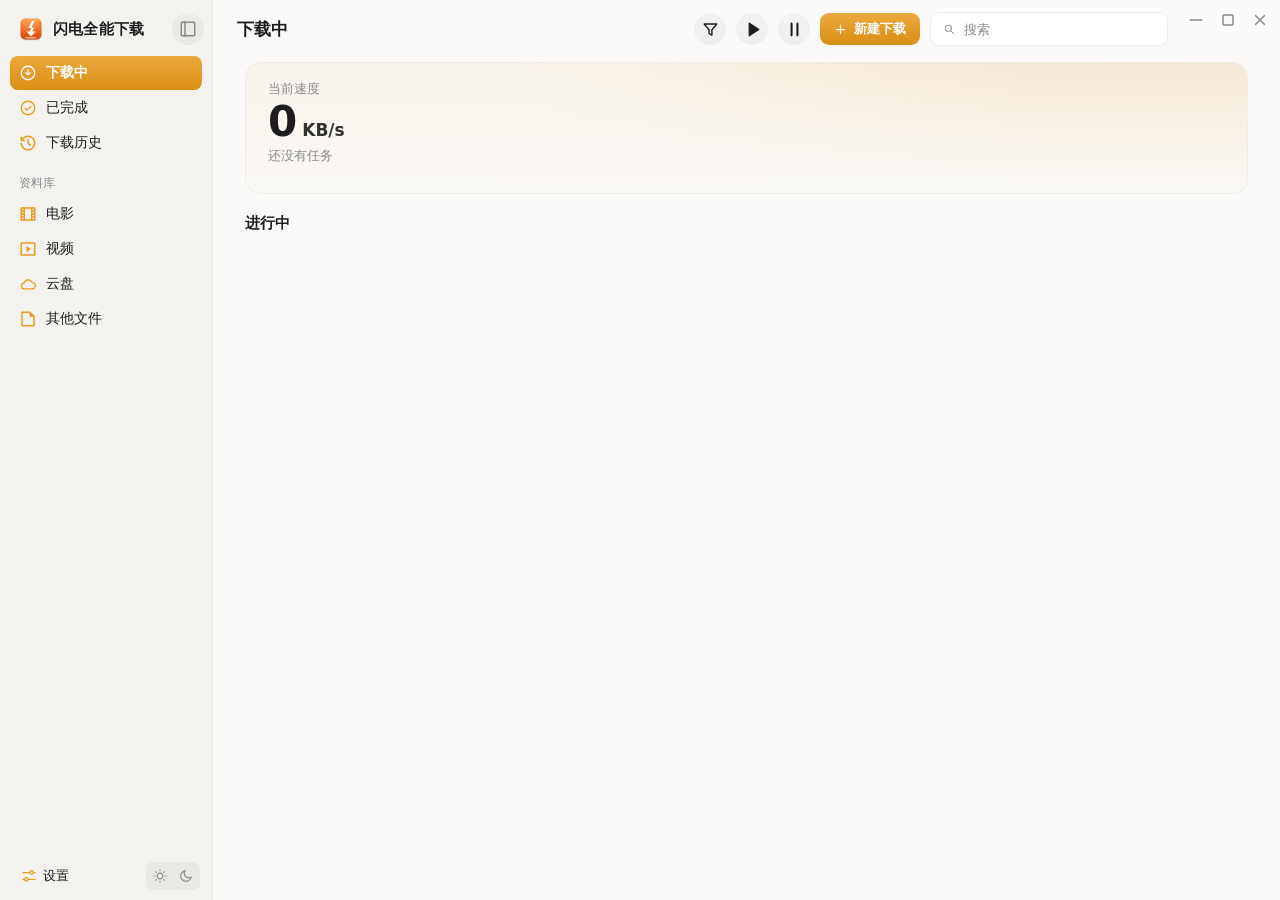
==== commit 1f501488: "发布 Windows 0.2.20，完善批量选择和文件大小显示" ====
--- a/windows/ui/index.html
+++ b/windows/ui/index.html
@@ -619,7 +619,7 @@
       <div id="cf-fields" class="cf-fields">
       <div class="set-row first">
         <span class="set-label">来源</span>
-        <span class="set-path" id="cf-kind">—</span>
+        <span class="set-path cf-source-meta"><span id="cf-kind">—</span><span id="cf-size" hidden></span></span>
       </div>
       <div class="set-row">
         <span class="set-label"><label for="cf-name" id="cf-name-label">名称</label><span id="cf-name-hint" class="cf-name-hint" hidden>Tab 填入默认名</span></span>
--- a/windows/ui/style.css
+++ b/windows/ui/style.css
@@ -0,0 +1,2528 @@
+/* 浅色是主基调（对齐 Mac 版效果图），深色跟随系统。
+   主题靠 <html data-theme="light|dark"> 切换，由 app.js 按系统偏好设置——不用
+   @media (prefers-color-scheme) 是因为同一套变量写两遍容易漂，也方便以后加「手动选主题」。 */
+
+:root {
+  /* 强调色只存「色相 + 饱和度」，亮度按主题算——这样换一个色相，按钮/图标/
+     占位封面/速度卡光晕会一起跟着变，不用逐条改。预设见文件末尾。 */
+  --accent-h: 36;
+  --accent-s: 100%;
+  --on-dark: #201703; /* 深色主题里强调色很亮，文字用近黑才看得清 */
+
+  --tint: hsl(var(--accent-h) var(--accent-s) 52%);
+  --tint-press: hsl(var(--accent-h) var(--accent-s) 46%);
+  /* 强调色自身的渐变两端：上亮一点、下暗一点，和参考图那种「同色系渐变」一致 */
+  /* 参考图实测：上沿 hsl(37 82% 58%)、中段 52%，所以浅色也带一层很轻的渐变 */
+  --tint-hi: hsl(var(--accent-h) var(--accent-s) 58%);
+  --tint-lo: hsl(var(--accent-h) var(--accent-s) 47%);
+  /* 进度条单独一组：浅色下整体提亮，右端（偏暗那头）也提上来到 58%，
+     只留一点点亮度差，不再看着像一段阴影 */
+  --bar-lo: hsl(var(--accent-h) var(--accent-s) 58%);
+  --bar-hi: hsl(var(--accent-h) var(--accent-s) 66%);
+  --on-tint: #fff;
+  --window: rgb(251, 250, 248);
+  --sidebar: rgb(243, 242, 238);
+  --raised: #fff;
+  /* 输入框底色：浅色和卡片同白，深色要比 raised(44) 暗，否则浮在一片深灰上显得发亮 */
+  --field: #fff;
+  --text: rgb(29, 29, 31);
+  --sub: rgb(138, 138, 142);
+  --line: rgba(0, 0, 0, 0.07);
+  --line-soft: rgba(0, 0, 0, 0.05);
+  --faint: rgba(0, 0, 0, 0.045);
+  /* 列表行悬停：淡橙，和琥珀主题呼应（原来是淡灰，用户觉得不搭） */
+  --hover: hsl(var(--accent-h) var(--accent-s) 45% / 0.13);
+  --track: rgba(0, 0, 0, 0.075);
+  --glow: hsl(var(--accent-h) var(--accent-s) 45% / 0.13);
+  --failed: rgb(215, 58, 46);
+  /* 「已连接」这类肯定状态 */
+  --ok: rgb(46, 160, 67);
+  --warning: rgb(166, 110, 0);
+  /* 参考图实测：上沿 (237,179,64) → 下沿 (240,196,107)，饱和度约 80%，越往下越亮 */
+  /* 默认封面跟强调色走：饱和度就用强调色的，明暗和强调色按钮一档（不再固定成 80% 饱和度） */
+  --thumb-a: hsl(var(--accent-h) var(--accent-s) 52%);
+  --thumb-b: hsl(var(--accent-h) var(--accent-s) 61%);
+  --hero-a: hsl(var(--accent-h) var(--accent-s) 45% / 0.05);
+  --hero-b: hsl(var(--accent-h) var(--accent-s) 45% / 0.012);
+  /* 滚动条：浅色主题 hover/按压依次变暗 */
+  --sb: rgba(0, 0, 0, 0.24);
+  --sb-hover: rgba(0, 0, 0, 0.40);
+  --sb-active: rgba(0, 0, 0, 0.56);
+  --sheen: rgba(255, 255, 255, 0.2);
+  --radius: 12px;
+}
+
+:root[data-theme="dark"] {
+  --tint: hsl(var(--accent-h) var(--accent-s) 52%);
+  --tint-press: hsl(var(--accent-h) var(--accent-s) 45%);
+  --tint-hi: hsl(var(--accent-h) var(--accent-s) 57%);
+  --tint-lo: hsl(var(--accent-h) var(--accent-s) 45%);
+  --bar-lo: hsl(var(--accent-h) var(--accent-s) 43%); /* 比浅色 58% 低 15 个点，和默认封面一致 */
+  --bar-hi: hsl(var(--accent-h) var(--accent-s) 51%); /* 比浅色 66% 低 15 个点 */
+  --on-tint: var(--on-dark);
+  --window: rgb(27, 27, 29);
+  --sidebar: rgb(32, 32, 35);
+  --raised: rgb(44, 44, 47);
+  --field: rgb(37, 37, 40);
+  --text: rgb(245, 245, 247);
+  --sub: rgb(152, 152, 157);
+  --line: rgba(255, 255, 255, 0.07);
+  --line-soft: rgba(255, 255, 255, 0.05);
+  --faint: rgba(255, 255, 255, 0.06);
+  /* 深色下 hover 用中性白，和速度卡同一个路子：大面积带色底在深灰上会发脏 */
+  --hover: rgba(255, 255, 255, 0.07);
+  --track: rgba(255, 255, 255, 0.1);
+  --glow: rgba(255, 255, 255, 0);
+  --failed: rgb(255, 105, 97);
+  --ok: rgb(63, 185, 80);
+  --warning: rgb(238, 190, 55);
+  --thumb-a: hsl(var(--accent-h) var(--accent-s) 37%); /* 比浅色 52% 低 15 个点 */
+  --thumb-b: hsl(var(--accent-h) var(--accent-s) 46%); /* 比浅色 61% 低 15 个点 */
+  /* 深色下不铺强调色：大面积暖色叠加在深灰上会变成一片脏棕，看着很糙 */
+  --hero-a: rgba(255, 255, 255, 0.035);
+  --hero-b: rgba(255, 255, 255, 0.012);
+  /* 滚动条：深色主题 hover/按压依次变亮 */
+  /* 深色下白色高光只留一点点，否则强调色整体发亮 */
+  --sheen: rgba(255, 255, 255, 0.07);
+  --sb: rgba(255, 255, 255, 0.26);
+  --sb-hover: rgba(255, 255, 255, 0.42);
+  --sb-active: rgba(255, 255, 255, 0.60);
+}
+
+/* ---------- 强调色预设 ---------- */
+/* 默认的琥珀色显示 Logo 本来的橙色，换了强调色才跟着变 */
+:root[data-accent]:not([data-accent="amber"]) {
+  --logo-top: hsl(var(--accent-h) var(--accent-s) 58%);
+  --logo-bottom: hsl(var(--accent-h) var(--accent-s) 42%);
+}
+:root[data-accent="amber"] { --accent-h: 37; --accent-s: 82%; --on-dark: #201703; }
+:root[data-accent="blue"] { --accent-h: 212; --accent-s: 92%; --on-dark: #fff; }
+:root[data-accent="teal"] { --accent-h: 178; --accent-s: 62%; --on-dark: #04201d; }
+:root[data-accent="green"] { --accent-h: 148; --accent-s: 60%; --on-dark: #06210f; }
+:root[data-accent="purple"] { --accent-h: 266; --accent-s: 70%; --on-dark: #fff; }
+:root[data-accent="rose"] { --accent-h: 342; --accent-s: 76%; --on-dark: #fff; }
+:root[data-accent="indigo"] { --accent-h: 232; --accent-s: 62%; --on-dark: #fff; }
+:root[data-accent="graphite"] { --accent-h: 220; --accent-s: 8%; --on-dark: #fff; }
+
+* { box-sizing: border-box; }
+
+/* [hidden] 的 UA 样式是 display:none，但作者样式里 .circle{display:grid} 这类会盖掉它，
+   #purge-btn / #link-clear 都因此「藏不住」。这里统一兜一层，省得每次都踩 */
+[hidden] { display: none !important; }
+
+html, body {
+  margin: 0;
+  height: 100%;
+  overflow: hidden;
+}
+
+body {
+  /* 透明窗口：底色放到 #app 上，body 留空，圆角外才是真的透明 */
+  background: transparent;
+  color: var(--text);
+  font-family: "Segoe UI Variable Display", "Segoe UI", "Microsoft YaHei UI", "Microsoft YaHei", system-ui, sans-serif;
+  font-size: 13px;
+  -webkit-font-smoothing: antialiased;
+  user-select: none;
+}
+
+/* body 关了选中。设置页里的路径/说明仍放开方便复制；
+   任务行文字不放开——拖选会把整行字弄成蓝底（用户反馈）。 */
+.set-path, .set-hint, .ck-state {
+  user-select: text;
+  -webkit-user-select: text;
+}
+
+.sprite { position: absolute; width: 0; height: 0; overflow: hidden; }
+
+.ic {
+  width: 18px;
+  height: 18px;
+  flex: none;
+  fill: none;
+  stroke: currentColor;
+  stroke-width: 1.7;
+  stroke-linecap: round;
+  stroke-linejoin: round;
+}
+
+/* 四角统一由原生窗口裁剪：Win11 使用系统圆角，Win10 和最大化窗口使用直角。
+   页面不再叠加另一条圆角弧线，避免与系统边框、阴影错位。 */
+#app {
+  display: flex;
+  height: 100vh;
+  background: var(--window);
+  border-radius: 0;
+  overflow: hidden;
+}
+
+/* ---------- 自绘窗口按钮（无边框窗口） ---------- */
+/* 紧凑圆角方块：上下/左右边距一致，贴右上角；hover 底比图标略大一圈就够 */
+.win-ctrls {
+  position: fixed;
+  top: 6px;
+  right: 6px;
+  z-index: 40;
+  display: flex;
+  gap: 2px;
+}
+.win-btn {
+  width: 30px;
+  height: 28px;
+  display: grid;
+  place-items: center;
+  border: 0;
+  border-radius: 6px;
+  background: transparent;
+  color: var(--sub);
+  cursor: default;
+}
+.win-btn .ic { width: 20px; height: 20px; stroke-width: 1.8; }
+.win-btn:hover { background: var(--faint); color: var(--text); }
+.win-btn.close:hover { background: #e81123; color: #fff; }
+
+/* ---------- 侧栏 ---------- */
+
+.sidebar {
+  width: 212px;
+  flex: none;
+  display: flex;
+  flex-direction: column;
+  padding: 14px 10px 10px;
+  background: var(--sidebar);
+  overflow: hidden;
+  transition: width 0.18s ease, padding 0.18s ease, opacity 0.12s ease;
+}
+
+/* 收起侧边栏 = 收成一条「图标栏」（不是整条消失）：
+   宽度 212 → 64，文字/计数/标题全藏起来，只留图标居中，鼠标还能点 */
+body.sb-collapsed .sidebar {
+  width: 56px;
+  padding-left: 4px;
+  padding-right: 4px;
+}
+/* 顶部品牌整块让位给开关按钮（收起时开关就待在那个位置） */
+body.sb-collapsed .brand { display: none; }
+body.sb-collapsed .nav-title { display: none; }
+body.sb-collapsed .nav:first-of-type { margin-top: 36px; }
+/* 图标块之间拉开一点：1px 的行距对文字行合适，对色块太挤 */
+body.sb-collapsed .nav { gap: 7px; }
+body.sb-collapsed .nav + .nav { margin-top: 12px; }
+/* 窄栏里悬停底色稍强一点：深色下 7% 白几乎看不出来，块又小。
+   选中项（琥珀块）不参与：hover 一盖它就变灰，很怪 */
+body.sb-collapsed .nav-item:hover:not(.active) { background: var(--faint); }
+/* 图标项收成近方形，不要拉成一条横条：
+   原来 width:auto 会被 flex 拉伸到整栏宽，选中色块就成了长条 */
+body.sb-collapsed .nav-item {
+  /* 略宽于高：图标底不是正方形，但也不至于拉成横条 */
+  width: 34px;
+  height: 32px;
+  margin: 0 auto;
+  padding: 0;
+  gap: 0;
+  justify-content: center;
+  border-radius: 9px;
+}
+/* 底部「设置」单独一条规则：它挂着 .foot-row .nav-item 的 flex:1，
+   在窄栏里会被拉满整栏（比其他图标宽一截）。这里拉回和上面一样的 34×32 */
+body.sb-collapsed .foot-row .nav-item {
+  flex: none;
+  width: 34px;
+  height: 32px;
+  padding: 0;
+  border-radius: 9px;
+}
+body.sb-collapsed .nav-item span,
+body.sb-collapsed .nav-item .count { display: none; }
+/* 窄栏里图标统一 20px + 统一描边，不然「下载圈」看着比「对勾圈」小一圈 */
+body.sb-collapsed .nav-item .ic { width: 20px; height: 20px; stroke-width: 1.75; }
+/* 底部：内核状态只留小圆点，设置只留齿轮，主题分段开关藏起来 */
+body.sb-collapsed .engine { justify-content: center; padding: 0; }
+body.sb-collapsed .engine-text,
+body.sb-collapsed .engine .mini,
+body.sb-collapsed .theme-seg { display: none; }
+body.sb-collapsed .foot-row { justify-content: center; }
+
+/* 有新版时「设置」文字后面多一个小橙点。用 flex 里的真实元素而不是绝对定位：
+   绝对定位会压在「置」字上（试过，用户一眼就指出来了） */
+.nav-dot {
+  width: 6px;
+  height: 6px;
+  flex: none;
+  border-radius: 50%;
+  background: var(--tint);
+  margin-left: 1px;
+}
+/* 停在设置页时按钮是橙底，橙点看不见，换成按钮自己的前景色 */
+.nav-item.active .nav-dot { background: var(--on-tint); }
+
+.brand {
+  display: flex;
+  align-items: center;
+  gap: 9px;
+  padding: 2px 8px 14px;
+}
+
+.logo { width: 26px; height: 26px; display: block; }
+
+.brand-name {
+  font-size: 14.5px;
+  font-weight: 650;
+  letter-spacing: 0.2px;
+}
+
+.nav { display: flex; flex-direction: column; gap: 1px; }
+
+.nav-item {
+  display: flex;
+  align-items: center;
+  gap: 9px;
+  height: 34px;
+  padding: 0 9px;
+  border: 0;
+  border-radius: 8px;
+  background: transparent;
+  color: var(--text);
+  font: inherit;
+  font-size: 13.5px;
+  /* Mac 侧栏文字略重，未选中时是深灰而不是纯黑 */
+  font-weight: 500;
+  text-align: left;
+  cursor: pointer;
+}
+
+/* Mac 版规则：图标未选中就用 App 强调色着色，选中变白（MainView.swift row() 注释同款） */
+.nav-item .ic { color: var(--tint); }
+
+.nav-item:hover { background: var(--hover); }
+
+.nav-item.active {
+  /* 底色 + 极淡的上亮下暗，比纯色更有体积感 */
+  background-color: var(--tint);
+  background-image: linear-gradient(180deg, var(--tint-hi), var(--tint-lo));
+  color: var(--on-tint);
+  font-weight: 600;
+}
+
+.nav-item.active .ic { color: var(--on-tint); }
+
+.nav-item span { flex: 1; min-width: 0; overflow: hidden; text-overflow: ellipsis; white-space: nowrap; }
+
+.count {
+  font-size: 12px;
+  font-weight: 500;
+  font-variant-numeric: tabular-nums;
+  color: var(--sub);
+}
+
+.nav-item.active .count { color: var(--on-tint); opacity: 0.85; }
+
+.nav-title {
+  padding: 16px 9px 6px;
+  font-size: 11.5px;
+  font-weight: 500;
+  color: var(--sub);
+}
+
+.side-foot { margin-top: auto; display: flex; flex-direction: column; gap: 2px; }
+
+/* 内核这一行和下面的 .foot-row 是同一套尺寸：28px 行高、同样的左右内边距，
+   所以「启动/停止」的右边缘和外观分段开关严格对齐。 */
+.engine {
+  display: flex;
+  align-items: center;
+  gap: 7px;
+  height: 28px;
+  padding: 0 2px 0 9px;
+  font-size: 11.5px;
+  color: var(--sub);
+}
+
+.engine-text { flex: 1; min-width: 0; overflow: hidden; text-overflow: ellipsis; white-space: nowrap; }
+
+.dot {
+  width: 7px;
+  height: 7px;
+  flex: none;
+  border-radius: 50%;
+  background: var(--sub);
+  opacity: 0.5;
+}
+
+.dot.on { background: rgb(52, 199, 89); opacity: 1; }
+.dot.busy { background: var(--tint); opacity: 1; }
+
+/* 小按钮：边框/底色复用 --line / --raised / --faint，和「设置」行是同一套语言 */
+.mini {
+  flex: none;
+  height: 24px;
+  padding: 0 9px;
+  border: 1px solid var(--line);
+  border-radius: 6px;
+  background: var(--raised);
+  color: var(--text);
+  font: inherit;
+  font-size: 11.5px;
+  font-weight: 500;
+  line-height: 1;
+  cursor: pointer;
+}
+
+.mini:hover { background: var(--faint); }
+
+.ver { font-size: 11px; color: var(--sub); font-variant-numeric: tabular-nums; }
+
+/* 底部：左边「设置」只包住内容，右边是外观分段开关。三者同为 28px 高，视觉上齐平 */
+.foot-row {
+  display: flex;
+  align-items: center;
+  gap: 6px;
+  padding: 0 2px;
+}
+
+.foot-row .nav-item {
+  /* 只包住「设置」二字 + 图标，不再拉满剩余宽度 */
+  flex: none;
+  width: auto;
+  min-width: 0;
+  height: 28px;
+  border-radius: 7px;
+  font-size: 12.5px;
+  padding: 0 8px;
+  /* 和 theme-seg 按钮同一套图文间距 */
+  gap: 5px;
+}
+
+.theme-seg {
+  display: flex;
+  flex: none;
+  height: 28px;
+  padding: 2px;
+  gap: 2px;
+  border-radius: 7px;
+  background: var(--faint);
+  margin-left: auto; /* 贴右 */
+}
+
+.theme-seg button {
+  /* 只放图标：两个按钮各 24 宽，正好和 28 高的分段壳对齐 */
+  width: 24px;
+  height: 24px;
+  padding: 0;
+  display: inline-flex;
+  align-items: center;
+  justify-content: center;
+  border: 0;
+  border-radius: 5px;
+  background: transparent;
+  color: var(--sub);
+  font: inherit;
+  font-size: 11.5px;
+  font-weight: 500;
+  cursor: pointer;
+}
+
+.theme-seg button .ic { width: 14px; height: 14px; }
+.theme-seg button:hover { color: var(--text); }
+
+.theme-seg button.on {
+  /* 和 .primary / .nav-item.active 同一套上亮下暗渐变 */
+  background-color: var(--tint);
+  background-image: linear-gradient(180deg, var(--tint-hi), var(--tint-lo));
+  color: var(--on-tint);
+  box-shadow: 0 1px 2px rgba(0, 0, 0, 0.16);
+}
+
+.ver { font-size: 11px; color: var(--sub); font-variant-numeric: tabular-nums; }
+
+/* ---------- 主区 ---------- */
+
+.main {
+  flex: 1;
+  min-width: 0;
+  display: flex;
+  flex-direction: column;
+  /* 系统标题栏已经去掉（decorations:false），左侧就是一整栏：
+     分隔线从顶到底一条，内容区方角，和 Mac 版一致，不再有转角残留 */
+  border-left: 1px solid var(--line-soft);
+  background: var(--window);
+  overflow: hidden;
+}
+
+.topbar {
+  height: 58px;
+  flex: none;
+  display: flex;
+  align-items: center;
+  gap: 14px;
+  /* 右边留出窗口按钮（约 100px）+ 一点空隙，搜索框别压到按钮底下 */
+  padding: 0 112px 0 24px;
+}
+
+/* 侧边栏开关固定在侧栏右上角（收回时自动挪到内容区左上），
+   不跟着顶栏排版走，收起后也还找得到 */
+#sb-toggle {
+  position: fixed;
+  /* 开关自己也要看得出是按钮：淡底 + 渐变，不是透明片 */
+  background-color: var(--faint);
+  background-image: linear-gradient(180deg, var(--sheen), rgba(255, 255, 255, 0));
+  /* 和侧栏品牌、顶栏标题同一水平中线（顶栏 58px 高 → 圆心 29px） */
+  top: 13px;
+  left: 172px;
+  z-index: 30;
+  transition: left 0.18s ease;
+}
+#sb-toggle .ic { width: 18px; height: 18px; }
+/* 收起后按钮落到窄栏顶端中间（原品牌位置），下面是图标列表 */
+body.sb-collapsed #sb-toggle { left: 12px; top: 12px; }
+
+.topbar h1 {
+  margin: 0;
+  flex: 1;
+  font-size: 17px;
+  font-weight: 650;
+  letter-spacing: 0.2px;
+}
+
+.top-actions { display: flex; align-items: center; gap: 10px; }
+/* 清单+叉的图标线条密，给到 19px 才看得清细节 */
+#purge-btn .ic { width: 19px; height: 19px; }
+
+.circle {
+  width: 32px;
+  height: 32px;
+  flex: none;
+  display: grid;
+  place-items: center;
+  border: 0;
+  border-radius: 50%;
+  background-color: var(--faint);
+  /* 上沿一点高光，别让圆钮看着像纯色贴片 */
+  background-image: linear-gradient(180deg, var(--sheen), rgba(255, 255, 255, 0));
+  color: var(--text);
+  cursor: pointer;
+}
+
+.circle:hover { background: var(--track); }
+/* 圆钮里的图标放大到 18px，grid 居中，视觉更饱满 */
+.circle .ic { width: 19px; height: 19px; }
+.circle.sm { width: 32px; height: 32px; background-color: transparent; color: var(--sub); }
+.circle.sm:hover { background: var(--faint); color: var(--text); }
+
+/* 统一清空钮：包在 .clear-wrap 里，绝对贴右侧，上下左右留白一致 */
+.clear-wrap { position: relative; display: flex; align-items: center; flex: 1; min-width: 0; }
+.clear-wrap > input { flex: 1; min-width: 0; padding-right: 36px !important; }
+.input-clear {
+  position: absolute;
+  right: 6px;
+  top: 50%;
+  transform: translateY(-50%);
+  width: 20px;
+  height: 20px;
+  padding: 0;
+  border: 0;
+  border-radius: 50%;
+  background: var(--faint);
+  color: var(--sub);
+  cursor: pointer;
+  display: grid;
+  place-items: center;
+  flex: none;
+}
+.input-clear:hover { background: var(--track); color: var(--text); }
+.input-clear .ic { width: 11px; height: 11px; }
+.input-clear[hidden] { display: none !important; }
+
+.primary {
+  display: inline-flex;
+  align-items: center;
+  gap: 6px;
+  height: 32px;
+  /* 左侧 13：图标本身有 2px 内部留白，和右侧文字距边 15 对上 */
+  padding: 0 14px 0 13px;
+  border: 0;
+  border-radius: 9px;
+  /* 主按钮也来一点渐变：上沿偏亮、下沿回落到本色，比纯色更有体积感 */
+  background-color: var(--tint);
+  background-image: linear-gradient(180deg, var(--tint-hi), var(--tint-lo));
+  color: var(--on-tint);
+  font: inherit;
+  font-size: 13px;
+  font-weight: 600;
+  cursor: pointer;
+}
+
+/* 只改底色：用 background 简写会把上面那层渐变 image 一起清掉，hover 就变回纯色了 */
+.primary:hover { background-color: var(--tint-press); }
+.primary:disabled { opacity: 0.45; cursor: default; }
+.primary .ic { width: 15px; height: 15px; stroke-width: 2; }
+
+.search {
+  display: flex;
+  align-items: center;
+  gap: 6px;
+  /* 用户反馈搜索框太小：加宽加高 */
+  height: 34px;
+  padding: 0 11px;
+  border-radius: 9px;
+  /* 和其他输入框补上同一条描边：之前只改了底色和圆角，
+     少了这 1px 边框，摆在一起就它像个没有边的色块 */
+  border: 1px solid var(--line);
+  background: var(--field);
+  color: var(--sub);
+  position: relative;
+}
+
+.search .ic { width: 14px; height: 14px; flex: none; }
+
+.search input {
+  flex: 1;
+  min-width: 0;
+  border: 0;
+  background: transparent;
+  color: var(--text);
+  font: inherit;
+  font-size: 12.5px;
+  outline: none;
+  padding-right: 28px;
+}
+
+.search input::placeholder { color: var(--sub); }
+/* 匹配数位于筛选按钮左侧，不挤占输入或清空按钮。 */
+.search-count { flex: none; font-size: 11.5px; color: var(--sub); white-space: nowrap; }
+.search-count[hidden] { display: none; }
+
+.pane { flex: 1; min-height: 0; display: flex; flex-direction: column; }
+.pane[hidden] { display: none; }
+
+.scroll {
+  flex: 1;
+  min-height: 0;
+  overflow-y: auto;
+  /* 右缘 = padding 12 + 滚动条凹槽 12 = 24px；左边也补到 24，
+     这样左右留白一致（之前左边只有 12，看着偏左、行背景顶到分隔线） */
+  padding: 4px 12px 20px 24px;
+  scrollbar-gutter: stable;
+}
+
+/* 滚动条：加粗到 12px 凹槽 / 8px 可见滑块。默认隐形，鼠标靠近右缘或滚动时才出现
+   （app.js 给 .scroll 加/去 .sb-show）；滑块上 hover 变深（浅色）/变亮（深色），按压更进一步 */
+::-webkit-scrollbar { width: 12px; height: 12px; }
+::-webkit-scrollbar-track { background: transparent; }
+::-webkit-scrollbar-thumb {
+  background: transparent;
+  border: 2px solid transparent;
+  border-radius: 6px;
+  background-clip: padding-box;
+}
+.sb-show::-webkit-scrollbar-thumb {
+  background: var(--sb);
+  background-clip: padding-box;
+}
+/* 悬停/按压在滑块上：立即显形并加深（浅色）/加亮（深色），两级对比 */
+.sb-show::-webkit-scrollbar-thumb:hover,
+::-webkit-scrollbar-thumb:hover {
+  background: var(--sb-hover);
+  background-clip: padding-box;
+}
+.sb-show::-webkit-scrollbar-thumb:active,
+::-webkit-scrollbar-thumb:active {
+  background: var(--sb-active);
+  background-clip: padding-box;
+}
+
+/* ---------- 速度卡 ---------- */
+
+.hero {
+  position: relative;
+  overflow: hidden;
+  /* 和下面任务行的缩略图列左缘对齐（scroll 12px + 行内 8px = 20px）：
+     卡片自己带一圈淡边框 + 圆角，别再拿负边距去贴侧栏分隔线 */
+  margin: 0 8px;
+  border: 1px solid var(--line-soft);
+  border-radius: 16px;
+  padding: 18px 22px 16px;
+  background:
+    radial-gradient(95% 145% at 90% -15%, var(--glow), transparent 72%),
+    linear-gradient(180deg, var(--hero-a), var(--hero-b));
+  /* 必须写在 background 简写之后：简写会把 background-clip 重置回 border-box。
+     让渐变停在 padding 区，半透明边框下面就是统一的底色，
+     一圈线才不会忽明忽暗（用户指出「深浅不一」） */
+  background-clip: padding-box;
+  min-height: 132px;
+}
+
+.hero-text { position: relative; z-index: 1; }
+
+/* 曲线铺满整卡后要从文字底下穿过，文字这一层必须抬起来 */
+.hero-text { position: relative; z-index: 1; }
+
+.hero-label { font-size: 12.5px; font-weight: 500; color: var(--sub); }
+
+.hero-speed {
+  display: flex;
+  align-items: baseline;
+  gap: 6px;
+  margin: 2px 0 4px;
+  color: var(--text);
+}
+
+.hero-speed b {
+  font-size: 42px;
+  font-weight: 600;
+  line-height: 1.05;
+  letter-spacing: -1px;
+  font-variant-numeric: tabular-nums;
+}
+
+.hero-speed span { font-size: 17px; font-weight: 600; color: var(--text); opacity: 0.9; }
+
+.hero-stats {
+  display: flex;
+  flex-wrap: wrap;
+  gap: 14px;
+  font-size: 12.5px;
+  color: var(--sub);
+  min-height: 17px;
+}
+
+.spark {
+  /* 铺满整张卡：只占右半边的话，曲线看着像被截了一段 */
+  position: absolute;
+  left: 0;
+  right: 0;
+  top: 0;
+  bottom: 0;
+  width: 100%;
+  height: 100%;
+  color: var(--tint);
+  opacity: 0.95;
+  /* 只当背景，别挡点击 */
+  pointer-events: none;
+}
+
+
+/* ---------- 任务列表 ---------- */
+
+.sec-head {
+  display: flex;
+  align-items: center;
+  justify-content: space-between;
+  /* 和速度卡同一条左右边缘（scroll 24px + 8px = 32px） */
+  padding: 0;
+  margin: 20px 8px 8px;
+}
+
+.sec-head[hidden] { display: none; }
+
+.sec-head h2 { margin: 0; font-size: 14.5px; font-weight: 650; }
+
+/* 行背景（含 hover 底色）和速度卡同宽：左右各缩 8px，边缘完全对齐 */
+.task-list { display: flex; flex-direction: column; gap: 2px; margin: 0 8px; }
+
+.task {
+  display: grid;
+  /* 缩略图 122 ｜ 正文 1fr（放不下就省略号）｜ 右尾（按钮 + 状态）auto
+     按钮和状态合成一个靠右的 flex 组：按钮永远紧贴「已完成」左边，
+     不再留一大段空白，也不会因为列宽反过来挤到名字上 */
+  grid-template-columns: 122px minmax(0, 1fr) auto;
+  align-items: center;
+  gap: 0 10px;
+  /* 右边留 12：状态文字原来贴到只剩 6px，看着顶到卡片边缘；
+     进度条是 grid 到 -1，会自动跟着收，两者右边界始终对齐 */
+  padding: 8px 12px 8px 8px;
+  border-radius: 12px;
+}
+
+/* 缩略图纵跨两行（正文行 + 进度条行），和 Mac 版 Thumb 占满整行高度一致 */
+.task > .thumb { grid-column: 1; grid-row: 1 / 3; }
+
+/* 行悬停底色比列表其它地方更淡（透明度更高），鼠标划过只轻轻带一点色 */
+.task:not(.sel):hover { background: hsl(var(--accent-h) var(--accent-s) 45% / 0.07); }
+:root[data-theme="dark"] .task:not(.sel):hover { background: rgba(255, 255, 255, 0.04); }
+/* 行有 tabindex 供键盘导航：焦点时别画浏览器默认黑框（多选时特别扎眼），
+   选中态只用 .sel 的底色表达 */
+.task:focus,
+.task:focus-visible {
+  outline: none;
+}
+/* 定位到这条任务时闪两下：列表长的时候，光滚过来还是不好找 */
+.task.flash { animation: task-flash 1s ease-in-out 2; }
+@keyframes task-flash {
+  50% { background: color-mix(in srgb, var(--tint) 22%, transparent); }
+}
+
+/* 拖动排序：行浮起来跟着鼠标，其他行滑开让位，原位留空 */
+.task.drag-source { visibility: hidden; }
+.modal { position: relative; }
+/* 询问弹窗打开时默认按钮自动获得焦点，不画焦点框（看着像白边） */
+#choice-foot button:focus, #choice-foot button:focus-visible { outline: none; box-shadow: none; }
+/* 按过 Tab 之后，浏览器会给获得焦点的按钮画一圈白边，之后点侧栏也时有时无。按钮一律不画焦点框 */
+button:focus, button:focus-visible { outline: none; }
+.modal-x { position: absolute; top: 10px; right: 10px; width: 28px; height: 28px; display: flex; align-items: center; justify-content: center; padding: 0; border: 0; border-radius: 6px; background: transparent; color: var(--sub); cursor: pointer; }
+.modal-x:hover { background: var(--faint); color: var(--text); }
+.modal-x .ic { width: 16px; height: 16px; }
+#cf-url { cursor: pointer; }
+.cf-source-meta { display: flex; align-items: baseline; gap: 8px; }
+#cf-kind { min-width: 0; overflow: hidden; text-overflow: ellipsis; }
+#cf-size { flex: none; margin-inline-start: auto; }
+#new-sheet .modal { width: min(720px, calc(100vw - 48px)); }
+#nd-text { min-height: 280px; }
+/* 独立窗口：只显示对话框，铺满窗口，标题和关闭按钮交给系统标题栏 */
+body.dialog-window #app { display: none; }
+body.dialog-window .titlebar, body.dialog-window .win-ctrls, body.dialog-window #sb-toggle { display: none; }
+html:has(body.dialog-window), body.dialog-window { overflow: hidden; }
+body.dialog-window :is(#confirm, #new-sheet) { position: fixed; inset: 0; padding: 0; background: var(--raised); backdrop-filter: none; }
+body.dialog-window :is(#confirm, #new-sheet) .modal {
+  width: 100%; height: 100%; max-width: none; max-height: none; margin: 0; padding: 16px 20px;
+  border: 0; border-radius: 0; box-shadow: none; transform: none !important;
+  display: flex; flex-direction: column; box-sizing: border-box;
+}
+body.dialog-window :is(#confirm, #new-sheet) .modal > h3 { cursor: default !important; }
+/* 只有最外层一条滚动条，贴窗口右缘：外边距抵消卡片内边距，12px 凹槽 + 8px 留白 = 原来的 20px */
+body.dialog-window :is(#confirm, #new-sheet) .modal-body { flex: 1; min-height: 0; overflow-y: auto; display: flex; flex-direction: column; margin-right: -20px; padding-right: 8px; scrollbar-gutter: stable; }
+body.dialog-window .grab-list { max-height: none; overflow: visible; }
+body.dialog-window .modal-x { top: 4px; right: 4px; }
+body.dialog-window #nd-text { flex: 1; min-height: 120px; }
+.filter-pop { position: fixed; z-index: 40; width: 348px; padding: 14px 16px; border: 1px solid var(--line); border-radius: 12px; background: var(--raised); box-shadow: 0 10px 28px rgba(0, 0, 0, .25); font-size: 13px; }
+.filter-pop h4 { margin: 12px 0 8px; color: var(--sub); font-size: 12.5px; font-weight: 500; }
+.filter-pop h4:first-child { margin-top: 0; }
+/* 每列：勾选框左对齐，数字左对齐；该列最长的名字和数字之间固定 6px，
+   其它短名字的数字和它对齐（名称区 = 该列最长名字的宽度）。
+   列宽正好容纳：勾选框 18 + 6 + 名称 + 6 + 数字 12 */
+.filter-grid { display: grid; grid-template-columns: 94px 98px 86px; gap: 8px; }
+.filter-grid label { display: flex; align-items: center; gap: 6px; white-space: nowrap; }
+.filter-grid label .filter-t { flex: none; }
+.filter-grid label:nth-of-type(3n+1) .filter-t { width: 52px; }
+.filter-grid label:nth-of-type(3n+2) .filter-t { width: 56px; }
+.filter-grid label:nth-of-type(3n) .filter-t { width: 44px; }
+.filter-grid .filter-n { min-width: 12px; }
+.filter-foot { display: flex; justify-content: flex-end; margin-top: 12px; }
+#filter-btn.on { color: var(--tint); }
+.cf-files { border-top: 1px solid var(--line); padding: 8px 0; }
+.cf-files-head { display: flex; align-items: center; gap: 12px; font-size: 12.5px; color: var(--sub); margin-bottom: 6px; }
+.cf-files-head .sum { flex: 1; min-width: 0; }
+.cf-files-head label, .cf-file, .cf-group { display: flex; align-items: center; gap: 8px; }
+.cf-files-list { max-height: 280px; overflow: auto; }
+.cf-tree-row { display: flex; align-items: center; padding-left: calc(var(--cf-depth) * 18px); }
+.cf-tree-row > .cf-fold-toggle, .cf-tree-spacer { flex: 0 0 18px; justify-content: center; }
+.cf-tree-row > :is(.cf-file, .cf-group) { flex: 1; min-width: 0; }
+.cf-tree-row .ic { width: 16px; height: 16px; flex: 0 0 16px; color: var(--sub); }
+.cf-group { min-height: 28px; font-weight: 600; font-size: 13px; }
+.cf-group .wait { margin-left: auto; color: var(--sub); font-weight: 400; font-size: 12px; text-align: right; }
+.cf-file { min-height: 26px; font-size: 12.5px; }
+.cf-file .n, .cf-group .n { flex: 1; min-width: 0; overflow: hidden; text-overflow: ellipsis; white-space: nowrap; }
+.cf-file .s { flex: none; color: var(--sub); font-size: 12px; }
+.modal.wide { width: min(720px, calc(100vw - 48px)); }
+.sel-count { margin-left: 10px; color: var(--sub); font-size: 13px; white-space: nowrap; }
+.sel-rect { position: fixed; z-index: 30; pointer-events: none; border: 1px solid var(--tint); border-radius: 3px; background: hsl(var(--accent-h) var(--accent-s) 52% / .15); }
+.drag-stack { position: fixed; z-index: 25; pointer-events: none; }
+.drag-stack.settling { transition: top 0.15s ease; }
+.drag-stack .task.drag-ghost { position: relative; }
+.drag-count { position: absolute; top: -8px; right: -8px; min-width: 22px; height: 22px; padding: 0 6px; box-sizing: border-box; border-radius: 11px; background: var(--tint); color: var(--on-tint); font-size: 12px; font-weight: 600; line-height: 22px; text-align: center; }
+.task.drag-shift { transition: transform 0.16s ease; }
+.task.drag-ghost {
+  position: fixed;
+  z-index: 25;
+  margin: 0;
+  background: var(--raised);
+  box-shadow: 0 14px 34px rgba(0, 0, 0, 0.32), 0 2px 6px rgba(0, 0, 0, 0.18);
+  transform: scale(1.015);
+  pointer-events: none;
+  cursor: grabbing;
+}
+.task.drag-ghost.settling {
+  transition: top 0.14s ease, transform 0.14s ease, box-shadow 0.14s ease;
+  transform: none;
+  box-shadow: none;
+}
+.ctx-menu[data-owner="sort"] { min-width: 96px; }
+.ctx-item:disabled { opacity: .45; cursor: default; background: none; }
+.ctx-item .sort-mark { float: right; margin-left: 18px; color: var(--tint); }
+
+/* 选中：仅用底色区分 */
+.task.sel, .fd-row.fd-selected {
+  background: color-mix(in srgb, var(--tint) 16%, transparent);
+  box-shadow: none;
+}
+.task.sel:hover, .fd-row.fd-selected:hover {
+  background: color-mix(in srgb, var(--tint) 21%, transparent);
+}
+
+.thumb {
+  width: 122px;
+  height: 66px;
+  border-radius: 9px;
+  overflow: hidden;
+  display: flex;
+  flex-direction: column;
+  justify-content: space-between;
+  gap: 3px;
+  padding: 8px 9px 9px;
+  background: linear-gradient(150deg, var(--thumb-b), var(--thumb-a));
+  color: #fff;
+  box-shadow: inset 0 0 0 1px rgba(0, 0, 0, 0.06);
+}
+
+/* 没有海报时的占位块：和 Mac 版 Thumb 的兜底一样，橙底 + 类型图标 + 截断的片名 */
+.thumb .ic { width: 15px; height: 15px; opacity: 0.95; }
+
+.thumb-text {
+  display: -webkit-box;
+  -webkit-box-orient: vertical;
+  -webkit-line-clamp: 2;
+  font-size: 11px;
+  font-weight: 600;
+  line-height: 1.25;
+  max-height: 28px;
+  overflow: hidden;
+  word-break: break-all;
+  text-shadow: 0 1px 1px rgba(0, 0, 0, 0.18);
+}
+
+/* 有真图时：图片铺满，标题压到底部做成字幕条（和 Mac 版截帧那张卡一样） */
+/* 封面是元素自己的背景（见 app.js coverHtml），只被圆角裁一次，弧线上不留残边 */
+.thumb.has-img {
+  padding: 0;
+  overflow: visible;
+  box-shadow: none;
+  background-color: transparent;
+  background-size: cover;
+  background-position: center;
+  background-repeat: no-repeat;
+}
+
+.thumb.done { filter: saturate(0.85) brightness(1.04); }
+
+.task-body { grid-column: 2; grid-row: 1; min-width: 0; }
+
+.task-name {
+  font-size: 15px;
+  width: fit-content;
+  max-width: 100%;
+  /* 不让鼠标选文字：Ctrl/Shift 多选时会把名字也选上。复制走右键「复制名称」 */
+  user-select: none;
+  font-weight: 600;
+  line-height: 1.35;
+  white-space: nowrap;
+  overflow: hidden;
+  text-overflow: ellipsis;
+}
+
+.task-meta {
+  display: flex;
+  align-items: center;
+  gap: 8px;
+  margin: 3px 0 0;
+  font-size: 13px;
+  color: var(--sub);
+  min-height: 16px;
+}
+
+/* 任务行这几枚小标签统一成药丸：类型、分辨率、大小、时间同一套底色、圆角、字号，
+   摆在一起才像同一类信息（之前只有类型和分辨率有底，大小和时间是裸文字） */
+.task-meta { min-width: 0; overflow: hidden; }
+.task-meta .kind,
+.task-meta .res,
+.task-meta .subs,
+.task-meta .sz,
+.task-meta .tm {
+  padding: 1px 6px;
+  border-radius: 5px;
+  background: var(--faint);
+  color: var(--sub);
+  font-size: 11.5px;
+  font-variant-numeric: tabular-nums;
+  white-space: nowrap;
+}
+
+/* 报错占进度条那一行：出错时进度已经没意义了，文字也永远碰不到右上角的按钮 */
+.err-line {
+  grid-column: 2 / -1;
+  grid-row: 2;
+  display: flex;
+  align-items: center;
+  gap: 10px;
+  min-width: 0;
+  margin-top: 4px;
+  font-size: 12.5px;
+  line-height: 1.4;
+  color: var(--failed);
+}
+.err-text {
+  flex: 1;
+  min-width: 0;
+  white-space: nowrap;
+  overflow: hidden;
+  text-overflow: ellipsis;
+}
+.err-more {
+  flex: none;
+  padding: 0 2px;
+  border: 0;
+  background: transparent;
+  color: var(--sub);
+  font: inherit;
+  cursor: pointer;
+}
+.err-more:hover { color: var(--text); text-decoration: underline; }
+
+/* 文件已不在原位置（被手动删了/挪走了）：缩略图压暗，名字转灰，不抢眼但一眼能看出来 */
+.task.missing > .thumb { opacity: 0.45; }
+.task.missing .task-meta .res,
+.task.missing .task-meta .kind,
+.task.missing .task-meta .files-chip,
+.task.missing .task-meta .subs,
+.task.missing .task-meta .sz,
+.task.missing .task-meta .tm { opacity: 0.6; }
+.task.missing .task-name { color: var(--sub); }
+.task.missing .task-right .main-val { color: var(--sub); font-weight: 500; }
+.task-meta .gone { flex: none; white-space: nowrap; font-size: 11.5px; color: var(--failed); }
+.trash-row .task-file-note.gone { color: var(--failed); }
+.trash-row .task-file-note.present { color: var(--ok); }
+.trash-row .task-file-note.unconfirmed { color: var(--warning); }
+
+/* 进度条占正文到按钮列的整条（grid-column 2/-1），对齐 Mac「加长进度条」的反馈 */
+.bar {
+  grid-column: 2 / -1;
+  grid-row: 2;
+  height: 6px;
+  margin-top: 7px;
+  border-radius: 3px;
+  background: var(--track);
+  overflow: hidden;
+}
+
+/* 总量未知（HLS/直播不报总大小）：一段来回滚的琥珀块。
+   比空轨道强——空轨道看着像卡住不动 */
+.bar.indet > i {
+  width: 38%;
+  transition: none;
+  animation: indet-slide 1.35s cubic-bezier(0.45, 0, 0.55, 1) infinite;
+}
+@keyframes indet-slide {
+  from { transform: translateX(-105%); }
+  to   { transform: translateX(280%); }
+}
+
+.bar > i {
+  display: block;
+  height: 100%;
+  border-radius: 4px;
+  /* 底色是 tint，上面压一层极淡的白到透明高光：一眼看着像有渐变，但不会花 */
+  background-color: var(--tint);
+  /* 横向渐变：左端亮、右端暗（细条上比竖向那层白更容易看出来） */
+  background-image: linear-gradient(90deg, var(--bar-hi), var(--bar-lo));
+  transition: width 0.35s ease;
+}
+
+/* 暂停时降饱和 + 压暗，状态一眼能看出来 */
+.task.paused .bar > i { opacity: 0.5; filter: saturate(0.35); }
+.task.paused .task-right .main-val { color: var(--sub); }
+/* 文件已不在：满格的主题色会让人以为文件还好好的，跟缩略图一起退成灰 */
+.task.missing .bar > i { background: var(--sub); opacity: 0.35; }
+
+/* 右尾：操作按钮 + 状态数值，整体靠右，内部只隔 12px */
+.task-tail {
+  grid-column: 3;
+  grid-row: 1;
+  justify-self: end;
+  display: flex;
+  align-items: center;
+  gap: 12px;
+}
+
+.task-right {
+  /* 只给到「已完成」三个字的宽度：再大就会把状态推到离图标很远，
+     视觉上像被人为隔开了一段空白 */
+  min-width: 52px;
+  /* 比进度条多缩 3px：两者右缘本是对齐的，但进度条那头是圆角，
+     方角文字看起来会「顶出去」一点，缩回来就齐了 */
+  padding-right: 3px;
+  text-align: right;
+  font-variant-numeric: tabular-nums;
+}
+
+/* 「连接中」转圈时：圆环和下面的百分比都居中对齐，别一个贴右一个居中 */
+.task-right.spinning { text-align: center; }
+.task-right.spinning .main-val { display: flex; justify-content: center; }
+
+.task-right .main-val { font-size: 15px; font-weight: 600; }
+.task-right .sub-val[data-mode="spin"] {
+  display: flex;
+  align-items: center;
+  justify-content: flex-end;
+  gap: 6px;
+}
+.task-right .sub-val[data-mode="spin"] .spin { flex: none; width: 12px; height: 12px; }
+.task-right .sub-val { margin-top: 2px; font-size: 13px; color: var(--sub); }
+.task.err .task-right .main-val { color: var(--failed); }
+
+/* 按钮组：内容多宽就多宽，右缘对齐状态列左边 */
+.task-acts {
+  display: flex;
+  gap: 5px;
+  opacity: 0;
+  transition: opacity 0.12s;
+}
+.task:hover .task-acts { opacity: 1; }
+
+/* ---------- 空状态 ---------- */
+
+/* 列表空时 .scroll 变纵向 flex：速度卡占顶、.task-list 吃掉剩余高度，
+   空状态才能在速度卡下方真正垂直居中（对齐 Mac 版 maxHeight:.infinity）。 */
+.scroll.scroll-empty {
+  display: flex;
+  flex-direction: column;
+}
+.scroll.scroll-empty > .hero { flex: none; }
+.scroll.scroll-empty > .task-list {
+  flex: 1;
+  min-height: 0;
+  display: flex;
+  flex-direction: column;
+}
+
+.empty {
+  flex: 1;
+  display: flex;
+  flex-direction: column;
+  align-items: center;
+  justify-content: center;
+  gap: 12px;
+  /* 底部略多留一点，整块视觉重心比几何中心稍高，看着更稳 */
+  padding: 24px 20px 48px;
+  text-align: center;
+  color: var(--sub);
+}
+
+.empty .glyph { width: 46px; height: 74px; color: var(--tint); opacity: 0.9; }
+.empty .glyph svg { width: 100%; height: 100%; }
+.empty b { font-size: 17px; font-weight: 650; color: var(--text); }
+.empty small { font-size: 13px; }
+
+.download-empty {
+  --empty-secondary: color-mix(in srgb, var(--text) 68%, transparent);
+  position: relative;
+  flex: none;
+  width: min(100%, 760px);
+  margin: auto;
+  padding: 32px 16px;
+  border-radius: 22px;
+  background: radial-gradient(circle 420px at 50% 0, color-mix(in srgb, var(--tint) 10%, transparent), transparent);
+  text-align: center;
+}
+
+.download-empty-outline {
+  position: absolute;
+  inset: 0;
+  width: 100%;
+  height: 100%;
+  pointer-events: none;
+}
+
+.download-empty-outline rect {
+  width: calc(100% - 1.2px);
+  height: calc(100% - 1.2px);
+  fill: none;
+  stroke: color-mix(in srgb, var(--tint) 40%, transparent);
+  stroke-width: 1.2px;
+  stroke-dasharray: 7px 6px;
+}
+
+.download-empty-glyph {
+  display: block;
+  width: 38px;
+  height: 60px;
+  margin: 0 auto 14px;
+  color: var(--tint);
+  filter: drop-shadow(0 0 10px var(--glow));
+}
+
+.download-empty h2 {
+  margin: 0;
+  color: var(--text);
+  font-size: 20px;
+  font-weight: 650;
+  line-height: 1.35;
+}
+
+.download-empty-hint {
+  margin: 8px 0 0;
+  color: var(--empty-secondary);
+  font-size: 13px;
+  line-height: 1.7;
+}
+
+.download-empty-sources {
+  display: grid;
+  grid-template-columns: repeat(auto-fit, minmax(min(100%, 84px), 1fr));
+  gap: 8px;
+  margin: 20px 0 0;
+  padding: 0;
+  list-style: none;
+}
+
+.download-empty-sources li {
+  display: grid;
+  place-items: center;
+  min-height: 30px;
+  padding: 3px 4px;
+  border-radius: 999px;
+  background: color-mix(in srgb, var(--tint) 12%, transparent);
+  color: color-mix(in srgb, color-mix(in srgb, var(--tint) 70%, var(--text)) 60%, transparent);
+  font-size: 12.5px;
+  font-weight: 400;
+  line-height: 1.35;
+  white-space: nowrap;
+}
+
+.kind { font-size: 12px; color: var(--sub); white-space: nowrap; }
+
+/* ---------- 设置 ---------- */
+
+.settings .scroll { padding-top: 10px; }
+
+.set-card {
+  background: var(--raised);
+  border: 1px solid var(--line);
+  border-radius: 12px;
+  padding: 16px 18px 6px;
+  margin-bottom: 14px;
+}
+
+/* 标题做成 flex：小 i 跟文字按中线对齐，不再靠 vertical-align 猜基线 */
+.set-card h2, .set-section-title {
+  display: flex;
+  align-items: center;
+  gap: 6px;
+  margin: 0 0 4px;
+  font-size: 14.5px;
+  font-weight: 650;
+}
+
+/* 输入框右侧的清空按钮：和 clear-wrap 同一套，见上方 .input-clear */
+.input-clear { flex: none; }
+
+/* WebView2 密码框自带的「显示密码」小眼睛是系统黑的，和界面不搭，关掉 */
+input[type="password"]::-ms-reveal,
+input[type="password"]::-ms-clear {
+  display: none;
+}
+
+/* 设置页的文字允许选中复制（全局是 user-select:none，防误拖） */
+.pane.settings { user-select: text; }
+
+.set-hint {
+  /* 缩进到和标签文字同一条竖线上（图标 18 + gap 8）：不缩进的话，
+     这段话会从图标底下起始，看着像是在说上一个图标那条 */
+  margin: 0 0 8px;
+  padding-left: 26px;
+  font-size: 12.5px;
+  line-height: 1.6;
+  color: var(--sub);
+}
+
+.set-row {
+  display: flex;
+  align-items: center;
+  gap: 10px;
+  min-height: 44px;
+  border-top: 1px solid var(--line);
+}
+
+/* 只留分标题下那一条：第一行的上边线就是它，后面的分项之间不再画线 */
+.set-card > .set-row ~ .set-row { border-top: 0; }
+
+/* 确认框里的「保存到」：输入框吃掉剩余宽度，右边两个按钮固定宽 */
+.cf-dir {
+  flex: 1;
+  min-width: 0;
+  height: 28px;
+  padding: 0 9px;
+  font-size: 12.5px;
+}
+/* 「最近」下拉：路径可能很长，超宽就省略，菜单本身限高滚动 */
+.cf-dir-menu {
+  max-width: 560px;
+  max-height: 280px;
+  overflow-y: auto;
+}
+.cf-dir-menu .ctx-item {
+  max-width: 500px;
+  white-space: nowrap;
+  overflow: hidden;
+  text-overflow: ellipsis;
+}
+/* 一行 = 目录 + 悬停才露出的 ×（删掉这条记忆） */
+/* 底色画在整行上，把清除图标也包进去；里面的文字和图标不再各画一块 */
+.cf-row {
+  display: flex;
+  align-items: center;
+  gap: 2px;
+  border-radius: 6px;
+}
+.cf-row:hover { background: var(--faint); }
+.cf-row .ctx-item {
+  flex: 1;
+  min-width: 0;
+}
+.cf-row .ctx-item:hover { background: transparent; }
+.cf-del {
+  flex: none;
+  display: flex;
+  align-items: center;
+  justify-content: center;
+  width: 26px;
+  height: 26px;
+  margin-right: 3px;
+  padding: 0;
+  border: 0;
+  background: transparent;
+  color: var(--sub);
+  cursor: pointer;
+  opacity: 0;
+  transition: opacity 0.12s ease, color 0.12s ease;
+}
+.cf-del .ic { width: 16px; height: 16px; }
+.cf-row:hover .cf-del { opacity: 1; }
+/* 只变图标颜色：--text 在浅色下更深、深色下更亮 */
+.cf-del:hover { color: var(--text); }
+.ctx-empty {
+  padding: 7px 10px;
+  color: var(--sub);
+  font-size: 12px;
+}
+
+/* 确认框里的视频选项行平时藏起来（display:flex 会盖掉 hidden 属性，要显式写） */
+.set-row[hidden] { display: none; }
+
+/* 字幕着色的色点：中 #00FFAC、英 #516EFE */
+/* 着色项上的圆点：跟在文字后面，比原来大一圈，一眼看出是哪个颜色 */
+.sub-dot {
+  display: inline-block;
+  width: 11px;
+  height: 11px;
+  border-radius: 50%;
+  margin-left: 6px;
+  vertical-align: -1px;
+  box-shadow: inset 0 0 0 1px rgba(0, 0, 0, 0.18);
+}
+
+.set-card h2 + .set-hint + .set-row { border-top: 0; }
+
+.set-label {
+  display: flex;
+  align-items: center;
+  gap: 8px;
+  width: 132px;
+  flex: none;
+  font-size: 13px;
+  font-weight: 500;
+}
+
+.set-label .ic { color: var(--sub); width: 18px; height: 18px; }
+.system-card .set-label > .ic { box-sizing: content-box; width: 16px; height: 16px; padding-inline: 1px; }
+
+/* 设置页里「已连接」这种肯定状态用绿色，和 Mac 版 checkmark.circle.fill 一致 */
+.set-path.ok { color: var(--ok); }
+
+.set-path {
+  flex: 1;
+  min-width: 0;
+  font-size: 12.5px;
+  color: var(--sub);
+  white-space: nowrap;
+  overflow: hidden;
+  text-overflow: ellipsis;
+}
+
+.ghost {
+  flex: none;
+  height: 26px;
+  padding: 0 10px;
+  border: 1px solid var(--line);
+  border-radius: 7px;
+  background: transparent;
+  color: var(--text);
+  font: inherit;
+  font-size: 12px;
+  cursor: pointer;
+}
+
+.ghost:hover { background: var(--faint); }
+
+.link {
+  border: 0;
+  background: none;
+  color: var(--sub);
+  font: inherit;
+  font-size: 12px;
+  padding: 0 2px;
+  cursor: pointer;
+}
+
+.link:hover { color: var(--text); text-decoration: underline; }
+
+/* 原生 select 藏起来（弹出列表是系统矩形，做不了圆角），由 .select-btn / .select-menu 接管 */
+.select { display: none; }
+
+.select-wrap { position: relative; flex: none; }
+
+/* 两个下拉按钮固定同宽（用户要求等宽）；152px 能放下 qwen3.5:35b、
+   translategemma:27b 这类本机模型名，不再截断 */
+.select-btn {
+  display: flex;
+  align-items: center;
+  gap: 6px;
+  width: 152px;
+  height: 28px;
+  padding: 0 8px;
+  border: 1px solid var(--line);
+  border-radius: 7px;
+  background: var(--raised);
+  color: var(--text);
+  font: inherit;
+  font-size: 12.5px;
+  cursor: pointer;
+  outline: none;
+}
+/* hover 和「选择…」这类按钮一致：淡底即可，不搞强调色描边 */
+.select-btn:hover { background: var(--faint); }
+.select-btn .label {
+  flex: 1;
+  min-width: 0;
+  overflow: hidden;
+  text-overflow: ellipsis;
+  white-space: nowrap;
+  text-align: left;
+}
+.select-btn .ic { width: 13px; height: 13px; color: var(--sub); flex: none; }
+
+/* 弹出菜单：圆角 + 阴影 + 悬停淡橙，和右键菜单同一套 */
+.select-menu {
+  position: absolute;
+  top: calc(100% + 4px);
+  left: 0;
+  right: 0;
+  z-index: 60;
+  max-height: 224px;
+  overflow-y: auto;
+  padding: 4px;
+  border: 1px solid var(--line);
+  border-radius: 10px;
+  background: var(--raised);
+  box-shadow: 0 10px 28px rgba(0, 0, 0, 0.25);
+}
+.select-menu[hidden] { display: none !important; }
+.select-menu.above { top: auto; bottom: calc(100% + 4px); }
+.select-item {
+  display: flex;
+  align-items: center;
+  gap: 6px;
+  padding: 6px 8px;
+  border-radius: 6px;
+  font-size: 12.5px;
+  color: var(--text);
+  cursor: pointer;
+}
+.select-item:hover { background: var(--hover); }
+.select-item.on { color: var(--tint); font-weight: 600; }
+.select-item.on::after { content: "✓"; margin-left: auto; font-size: 11px; }
+
+/* 分段控件（外观主题）：与 Mac 版 Picker(.segmented) 同一观感 */
+.seg {
+  display: inline-flex;
+  flex: none;
+  padding: 2px;
+  border-radius: 8px;
+  background: var(--faint);
+  gap: 2px;
+}
+
+.seg button {
+  border: 0;
+  border-radius: 6px;
+  padding: 4px 11px;
+  background: transparent;
+  color: var(--sub);
+  font: inherit;
+  font-size: 12.5px;
+  cursor: pointer;
+}
+
+.seg button:hover { color: var(--text); }
+
+.seg button.on {
+  background: var(--raised);
+  color: var(--text);
+  font-weight: 600;
+  box-shadow: 0 1px 3px rgba(0, 0, 0, 0.12);
+}
+
+/* 开关（设置页系统项）：Windows 上没有系统自带的，照 Fluent 的开关画一个 */
+.switch {
+  flex: none;
+  width: 38px;
+  height: 22px;
+  padding: 0;
+  border: 1px solid var(--line);
+  border-radius: 11px;
+  background: var(--track);
+  cursor: pointer;
+  position: relative;
+  transition: background .18s ease, border-color .18s ease;
+}
+
+.switch::after {
+  content: "";
+  position: absolute;
+  top: 2px;
+  left: 2px;
+  width: 16px;
+  height: 16px;
+  border-radius: 50%;
+  /* 一律用白点：深色主题下用 --raised 会是深灰，看着像个灰球压在色条上 */
+  background: #fff;
+  box-shadow: 0 1px 3px rgba(0, 0, 0, 0.3);
+  transition: transform .18s cubic-bezier(.3, .7, .4, 1);
+}
+
+.switch.on {
+  /* 轨道用强调色「上亮下暗」的渐变 */
+  background-color: var(--tint);
+  background-image: linear-gradient(180deg, var(--tint-hi), var(--tint-lo));
+  /* 渐变只画到 padding 区：画到边框下面的话，圆角处会漏出一圈亮边（底部那道亮线） */
+  background-clip: padding-box;
+  border-color: transparent;
+}
+
+.switch.on::after { transform: translateX(16px); }
+
+.switch:disabled { opacity: .45; cursor: default; }
+
+/* ---------- 新建下载弹窗 ---------- */
+
+.modal-mask {
+  position: fixed;
+  inset: 0;
+  display: flex;
+  align-items: center;
+  justify-content: center;
+  background: rgba(0, 0, 0, .32);
+  z-index: 30;
+}
+
+.modal-mask[hidden] { display: none; }
+.grab-list {
+  padding-right: 8px;
+  max-height: 46vh;
+  margin-bottom: 10px;
+  overflow-y: auto;
+}
+.modal .grab-row {
+  display: flex;
+  align-items: center;
+  gap: 8px;
+  min-height: 32px;
+  margin: 0;
+  color: var(--text);
+}
+.grab-list::-webkit-scrollbar { width: 6px; }
+.grab-list::-webkit-scrollbar-thumb { border-radius: 3px; background: var(--line); }
+.grab-name {
+  flex: 0 1 auto;
+  min-width: 0;
+  white-space: nowrap;
+  overflow: hidden;
+  text-overflow: ellipsis;
+}
+.grab-size { flex: none; margin-left: auto; color: var(--sub); font-size: 12px; }
+.modal .grab-all { margin: 0 auto 0 0; }
+
+.modal {
+  /* 宽度跟着窗口收：小窗口不许把「仅音频」这类行尾内容顶出弹窗右缘 */
+  width: min(560px, calc(100vw - 48px));
+  padding: 16px 18px 14px;
+  border-radius: 14px;
+  border: 1px solid var(--line);
+  background: var(--raised);
+  box-shadow: 0 24px 60px rgba(0, 0, 0, .35);
+}
+
+.modal h3 {
+  margin: 0 0 6px;
+  font-size: 14.5px;
+  font-weight: 650;
+}
+
+.modal-body { margin-bottom: 10px; }
+
+.modal .set-row { min-height: 40px; }
+.modal .set-row.first { border-top: 0; }
+/* 新建下载框里不分段，分项之间不画分隔线 */
+#confirm .set-row { border-top: 0; }
+
+.field {
+  flex: 1;
+  min-width: 0;
+  height: 28px;
+  padding: 0 8px;
+  border: 1px solid var(--line);
+  border-radius: 9px;
+  background: var(--field);
+  color: var(--text);
+  font: inherit;
+  font-size: 12.5px;
+  outline: none;
+}
+
+.field:focus { border-color: var(--line); }
+
+.modal-note {
+  display: flex;
+  align-items: center;
+  gap: 6px;
+  margin: 2px 0 12px;
+  font-size: 12.5px;
+  color: var(--sub);
+  cursor: pointer;
+}
+
+/* 原生勾的勾子是系统画的（Windows 上是黑的），和按钮上的字色对不上。
+   自己画一个：勾用 --on-tint，跟橙底按钮上的字一个颜色 */
+.modal-note input[type="checkbox"] {
+  appearance: none;
+  -webkit-appearance: none;
+  width: 15px;
+  height: 15px;
+  margin: 0 4px 0 0;
+  border: 1px solid var(--line);
+  border-radius: 4px;
+  background: var(--field);
+  cursor: pointer;
+  position: relative;
+  vertical-align: -2px;
+}
+.modal-note input[type="checkbox"]:checked {
+  background: var(--tint);
+  border-color: var(--tint);
+}
+.modal-note input[type="checkbox"]:checked::after {
+  content: "";
+  position: absolute;
+  left: 4.4px;
+  top: 1.4px;
+  width: 4px;
+  height: 7.6px;
+  border: solid var(--on-tint);
+  border-width: 0 1.8px 1.8px 0;
+  transform: rotate(45deg);
+}
+.choice-desc {
+  margin: 0;
+  font-size: 13px;
+  line-height: 1.55;
+  color: var(--sub);
+  white-space: pre-line;
+  word-break: break-word;
+}
+
+/* 确认框视频选项行：放不下就整块换行（别裁掉「仅音频」），
+   「下载字幕」「仅音频」两个勾选项自己不能被 flex 挤成竖排，锁死不收缩不换行 */
+#cf-video-row { flex-wrap: wrap; row-gap: 8px; }
+#cf-video-row .modal-note { flex: none; white-space: nowrap; }
+
+.modal-foot {
+  display: flex;
+  justify-content: flex-end;
+  align-items: center;
+  gap: 8px;
+}
+/* 「不再询问」放在按钮这一行的左边 */
+.modal-foot .modal-note { margin: 0 auto 0 0; }
+
+.modal-foot .primary { height: 30px; padding: 0 16px; }
+
+/* 确认框里的「取消」和右边「开始下载」等高同字号，不然一高一矮很别扭 */
+.modal-foot .ghost { height: 30px; padding: 0 16px; font-size: 13px; }
+
+/* 新建下载弹窗：上面贴链接，下面是解析结果预览（app.js 最多塞 5 行，多的收成「等 N 个链接」） */
+
+/* 贴链接的输入框：可输入件，选中要放开（body 上关了 user-select） */
+#nd-text {
+  width: 100%;
+  height: 110px;
+  padding: 8px;
+  border: 1px solid var(--line);
+  border-radius: 8px;
+  background: var(--faint);
+  color: var(--text);
+  font: inherit;
+  font-size: 12.5px;
+  /* 链接一行一个，等宽字体好核对 */
+  font-family: Consolas, "Cascadia Mono", "Courier New", monospace;
+  resize: none;
+  outline: none;
+  user-select: text;
+  -webkit-user-select: text;
+}
+
+#nd-text::placeholder { color: var(--sub); }
+#nd-text:focus { border-color: var(--line); }
+
+#nd-list { margin-top: 10px; }
+/* 没识别出链接时不占位，输入框直接贴着下面的按钮 */
+#nd-list:empty { display: none; }
+
+.nd-row {
+  display: flex;
+  gap: 8px;
+  font-size: 12px;
+}
+
+.nd-kind {
+  width: 84px;
+  white-space: nowrap;
+  flex: none;
+  color: var(--sub);
+  font-size: 11px;
+}
+
+.nd-name {
+  flex: 1;
+  min-width: 0;
+  overflow: hidden;
+  text-overflow: ellipsis;
+  white-space: nowrap;
+}
+
+/* 超过 5 行时收尾的那行「等 N 个链接」 */
+.nd-more { margin-top: 2px; font-size: 11px; color: var(--sub); }
+
+/* ---------- 下载历史行 ---------- */
+.trash-row { cursor: default; }
+/* 文件状态单独一行，别挤在 meta 药丸里 */
+.trash-row .task-file-note {
+  width: fit-content;
+  max-width: 100%;
+  margin-top: 3px;
+  font-size: 12px;
+  color: var(--sub);
+}
+/* 只有操作按钮时：整组靠右、和行垂直居中；按钮略加大，和正文比例协调 */
+.trash-row .task-tail { gap: 0; }
+/* 平时不占位，名字用满整行；鼠标移上来按钮才出现，名字这时才让出宽度 */
+.trash-row .task-acts { display: none; gap: 6px; }
+.trash-row:hover .task-acts { display: flex; opacity: 1; }
+.trash-row .circle.sm { width: 34px; height: 34px; }
+.trash-row .circle.sm .ic { width: 17px; height: 17px; }
+
+/* 搜索命中高亮：淡琥珀底，不抢字色 */
+mark.hl {
+  background: color-mix(in srgb, var(--tint) 28%, transparent);
+  color: inherit;
+  border-radius: 3px;
+  padding: 0 1px;
+}
+
+/* ---------- 设置页里的输入框 / PikPak 云端任务列表 ---------- */
+/* 设置页/弹窗里的输入框跟底部链接框统一：同一个 --field 底色、9px 圆角。
+   尺寸各自不同（一行里放不下那么高），但颜色和圆角必须是一套的 */
+.set-input {
+  flex: 1;
+  min-width: 0;
+  height: 28px;
+  padding: 0 9px;
+  border: 1px solid var(--line);
+  border-radius: 9px;
+  background: var(--field);
+  color: var(--text);
+  font: inherit;
+  font-size: 12.5px;
+  outline: none;
+  user-select: text;
+}
+.set-input::placeholder { color: var(--faint-text, var(--sub)); opacity: 0.75; }
+.set-input:focus { border-color: var(--line); }
+
+.pp-row {
+  display: flex;
+  align-items: center;
+  gap: 10px;
+  padding: 7px 0;
+  font-size: 12.5px;
+  color: var(--sub);
+  border-top: 1px solid var(--line-soft);
+}
+.pp-row:first-child { border-top: 0; }
+/* 报错可能带很长的网址，换行显示，不撑破卡片 */
+.pp-err { display: block; min-width: 0; padding-top: 8px; padding-bottom: 8px; white-space: normal; overflow-wrap: anywhere; line-height: 1.5; }
+.pp-name {
+  flex: 1;
+  min-width: 0;
+  overflow: hidden;
+  text-overflow: ellipsis;
+  white-space: nowrap;
+  color: var(--text);
+}
+.pp-size { font-variant-numeric: tabular-nums; }
+.pp-pct { width: 42px; text-align: right; font-variant-numeric: tabular-nums; }
+.pp-row .ghost { height: 26px; }
+
+/* ---------- 提示条 ---------- */
+
+/* 下载中速度暂时为 0 时右侧的转圈（替代「连接中」文字）
+   16px 才看得清；放在 flex 居中的 .main-val 里，和下面那行百分比同一个中线 */
+.spin {
+  display: block;
+  width: 16px;
+  height: 16px;
+  border: 2px solid var(--line);
+  border-top-color: var(--tint);
+  border-radius: 50%;
+  animation: spin 0.8s linear infinite;
+}
+@keyframes spin { to { transform: rotate(360deg); } }
+/* 新建框正在查种子文件：转圈，免得以为已经查好了 */
+.wait-spin { display: inline-block; width: 11px; height: 11px; margin-right: 6px; vertical-align: -1px; border: 2px solid var(--faint); border-top-color: var(--sub); border-radius: 50%; animation: spin 0.8s linear infinite; }
+@media (prefers-reduced-motion: reduce) {
+  .spin { animation: none; opacity: 0.6; }
+}
+
+/* 提示条：和界面里的卡片同一套（--raised 底 + 1px 描边 + 12px 圆角 + 强调色文字色），
+   之前是硬编码的深色小条，落在一片卡片里很突兀 */
+.toast {
+  position: fixed;
+  left: 50%;
+  bottom: 60px;
+  transform: translateX(-50%);
+  display: flex;
+  align-items: center;
+  gap: 14px;
+  width: max-content;
+  max-width: 68%;
+  padding: 12px 18px;
+  border-radius: 12px;
+  background: color-mix(in srgb, var(--tint) 8%, var(--raised));
+  border: 1px solid color-mix(in srgb, var(--tint) 30%, var(--line));
+  color: var(--text);
+  font-size: 13.5px;
+  line-height: 1.45;
+  cursor: default;
+  letter-spacing: 0.1px;
+  /* 阴影收轻：原来是 0 10px 30px / 22%，压在白卡片上像蒙了层灰。
+     改成两层——一层大范围铺开（虚），一层贴边收口（实），和卡片栏的观感对齐 */
+  box-shadow: 0 8px 24px rgba(0, 0, 0, 0.1), 0 1px 3px rgba(0, 0, 0, 0.06);
+  /* 确认框在独立窗口时 .modal-mask 是 30，旧值 20 会把「已复制链接」整个盖住 */
+  z-index: 100;
+  /* 注意 keyframes 里要带上 -50% 的居中位移，否则动画会把提示甩到左边 */
+  animation: toast-in 0.18s ease;
+}
+.toast.out { animation: toast-out 0.2s ease forwards; }
+@keyframes toast-in {
+  from { opacity: 0; transform: translate(-50%, 8px); }
+  to { opacity: 1; transform: translate(-50%, 0); }
+}
+@keyframes toast-out {
+  to { opacity: 0; transform: translate(-50%, 6px); }
+}
+
+.toast[hidden] { display: none; }
+.toast-text {
+  display: -webkit-box;
+  -webkit-box-orient: vertical;
+  -webkit-line-clamp: 3;
+  overflow: hidden;
+  white-space: pre-line;
+  overflow-wrap: anywhere;
+}
+.toast-act {
+  flex: none;
+  padding: 3px 10px;
+  border: 1px solid var(--tint);
+  border-radius: 7px;
+  background: transparent;
+  color: var(--tint);
+  font: inherit;
+  cursor: pointer;
+}
+.toast-act:hover { background: color-mix(in srgb, var(--tint) 12%, transparent); }
+
+/* 卡片标题旁的小 i：说明文字都收进这里，鼠标移上去才出提示，
+   设置页才不会一屏全是字 */
+.info {
+  display: grid;
+  place-items: center;
+  width: 15px;
+  height: 15px;
+  /* 在 flex 标题里按中线居中；flex:none 防止被压缩成椭圆 */
+  flex: none;
+  border-radius: 50%;
+  background: var(--faint);
+  color: var(--sub);
+  font-style: normal;
+  font-size: 10px;
+  font-weight: 700;
+  letter-spacing: 0;
+  cursor: default;
+}
+.info::before { content: "i"; }
+
+/* 悬浮说明：卡片 + 指向小尖。尖用 CSS 三角，朝向由 tip / tip-up 决定。 */
+.tip {
+  position: fixed;
+  z-index: 80;
+  max-width: 320px;
+  padding: 9px 13px;
+  border-radius: 10px;
+  --tip-line: color-mix(in srgb, var(--text) 22%, transparent);
+  background: var(--raised);
+  border: 1px solid var(--tip-line);
+  box-shadow: 0 8px 22px rgba(0, 0, 0, 0.12), 0 1px 3px rgba(0, 0, 0, 0.06);
+  color: var(--text);
+  font-size: 12px;
+  line-height: 1.5;
+  white-space: pre-line;
+  pointer-events: none;
+}
+/* 默认：卡片在下，尖在卡片顶上朝上（指向鼠标） */
+.tip::before {
+  content: "";
+  position: absolute;
+  /* 箭头对准被说明元素的中心：位置由 showTip 算好写进变量，
+     卡片被窗口边缘挤过之后箭头才不会歪 */
+  left: var(--tip-arrow-x, 50%);
+  top: -6px;
+  margin-left: -5px;
+  width: 10px;
+  height: 10px;
+  background: var(--raised);
+  /* 转 45° 的小方块，只描朝外的两条边：卡片和弹窗同色时，三角靠这条边才看得出 */
+  border: solid var(--tip-line);
+  border-width: 1px 0 0 1px;
+  transform: rotate(45deg);
+}
+/* 翻到上方时：卡片在上，尖在卡片底下朝下 */
+.tip-up::before {
+  top: auto;
+  bottom: -6px;
+  border-width: 0 1px 1px 0;
+}
+/* 深色下阴影压更实 */
+:root[data-theme="dark"] .toast,
+:root[data-theme="dark"] .tip {
+  box-shadow: 0 10px 30px rgba(0, 0, 0, 0.5), 0 1px 3px rgba(0, 0, 0, 0.35);
+}
+.tip[hidden] { display: none; }
+
+/* ---------- 边下边播 ---------- */
+
+.player-mask {
+  position: fixed;
+  inset: 0;
+  z-index: 60;
+  display: flex;
+  align-items: center;
+  justify-content: center;
+  background: rgba(0, 0, 0, 0.62);
+  backdrop-filter: blur(3px);
+}
+.player-mask[hidden] { display: none; }
+
+.player-box {
+  width: min(1040px, 92vw);
+  background: #101012;
+  border-radius: 14px;
+  overflow: hidden;
+  box-shadow: 0 24px 70px rgba(0, 0, 0, 0.55);
+}
+.player-status { margin-left: 10px; margin-right: auto; font-size: 12.5px; font-weight: 400; opacity: .7; }
+.player-head {
+  display: flex;
+  align-items: center;
+  justify-content: space-between;
+  padding: 10px 12px 10px 16px;
+  font-size: 13px;
+  font-weight: 600;
+  color: #e8e8ea;
+}
+.player-box video {
+  display: block;
+  width: 100%;
+  max-height: min(72vh, 640px);
+  background: #000;
+}
+
+/* ---------- 右键菜单 ---------- */
+
+/* 只管壳子和单项的样子，菜单项是 app.js 往里塞的。全走变量，深色自动适配 */
+.ctx-menu {
+  position: fixed;
+  z-index: 60;
+  background: var(--raised);
+  border: 1px solid var(--line);
+  border-radius: 10px;
+  padding: 5px;
+  min-width: 190px;
+  box-shadow: 0 12px 32px rgba(0, 0, 0, .22);
+}
+
+.ctx-item {
+  display: block;
+  width: 100%;
+  text-align: left;
+  padding: 6px 12px;
+  border: 0;
+  background: transparent;
+  color: var(--text);
+  font: inherit;
+  font-size: 12.5px;
+  border-radius: 6px;
+  cursor: default;
+}
+
+.ctx-item:hover { background: var(--faint); }
+
+/* 危险项（删除之类）用红色 */
+.ctx-item.danger { color: var(--failed); }
+.ctx-item.warning { color: var(--warning); }
+
+.ctx-sep { height: 1px; background: var(--line); margin: 4px 8px; }
+
+/* ---------- 强调色色点（设置页） ---------- */
+.accents { display: flex; align-items: center; gap: 8px; position: relative; }
+.acc {
+  flex: none;
+  width: 22px;
+  height: 22px;
+  border-radius: 50%;
+  border: 0;
+  padding: 0;
+  cursor: pointer;
+  box-shadow: inset 0 0 0 1px rgba(0, 0, 0, 0.12);
+  position: relative;
+}
+.acc[data-accent="amber"] { background: hsl(36 100% 55%); }
+.acc[data-accent="blue"] { background: hsl(212 92% 58%); }
+.acc[data-accent="teal"] { background: hsl(178 62% 46%); }
+.acc[data-accent="green"] { background: hsl(148 60% 44%); }
+.acc[data-accent="purple"] { background: hsl(266 70% 63%); }
+.acc[data-accent="rose"] { background: hsl(342 76% 60%); }
+.acc[data-accent="indigo"] { background: hsl(232 62% 60%); }
+.acc[data-accent="graphite"] { background: hsl(220 8% 55%); }
+.acc.on { box-shadow: inset 0 0 0 1px rgba(0, 0, 0, 0.12), 0 0 0 2px var(--window), 0 0 0 3.5px var(--tint); }
+
+/* ---------- 内核状态：正常时完全隐藏，出问题才在侧栏底部提示 ---------- */
+.engine { display: none; }
+body.engine-down .engine {
+  display: flex;
+  cursor: pointer;
+  color: var(--failed);
+}
+body.engine-down .engine .dot { background: var(--failed); opacity: 1; }
+body.engine-down .engine .mini { color: var(--failed); }
+body.sb-collapsed .engine { display: none !important; }
+
+/* 自定义取色按钮与预设色点共用圆形尺寸 */
+.acc-custom {
+  background: color-mix(in srgb, var(--text) 36%, var(--raised));
+}
+/* 加号不用文字（"+" 字形贴基线，看着不居中），用两根短棒画，几何上绝对居中 */
+.acc-custom::before,
+.acc-custom::after {
+  content: "";
+  position: absolute;
+  left: 50%;
+  top: 50%;
+  width: 11px;
+  height: 2px;
+  border-radius: 1px;
+  background: var(--text);
+  transform: translate(-50%, -50%);
+  pointer-events: none;
+}
+.acc-custom::after { transform: translate(-50%, -50%) rotate(90deg); }
+/* 选中自定义时，圆点直接显示挑的颜色，加号让位 */
+.acc-custom.on::before,
+.acc-custom.on::after { display: none; }
+
+/* ---------- 自定义取色面板 ---------- */
+/* 取色面板是通用控件：设置页的强调色和确认框里的字幕颜色都用它，
+   所以改成 fixed，位置由 openPicker() 按锚点算好。
+   布局照设计稿：左边一块饱和度/亮度方块，右边一条竖直色相条，
+   底下只有「当前色块 + 十六进制值」——不放一排预设色，也不放主题预览 */
+.acc-pop {
+  position: fixed;
+  z-index: 90;
+  width: 236px;
+  padding: 12px;
+  border: 1px solid var(--line);
+  border-radius: 12px;
+  background: var(--raised);
+  box-shadow: 0 10px 28px rgba(0, 0, 0, 0.22);
+}
+.acc-body {
+  display: flex;
+  gap: 10px;
+}
+/* 二维色区：横向=饱和度（左白右纯色），纵向=亮度（上亮下黑）。
+   底色是当前色相的纯色，两层渐变由 ::before / ::after 叠上去 */
+.acc-sv {
+  position: relative;
+  flex: 1;
+  aspect-ratio: 1 / 1;
+  border-radius: 9px;
+  cursor: crosshair;
+  touch-action: none;
+  /* 两层渐变直接铺在元素自己的背景上（不再叠两个伪元素）：
+     子元素被父级圆角裁剪时，弧线上会留半透明像素，四角看着像有缺口。
+     底色由 JS 按色相写成 background-color */
+  background-color: #f00;
+  background-image:
+    linear-gradient(to bottom, rgba(0, 0, 0, 0), #000),
+    linear-gradient(to right, #fff, rgba(255, 255, 255, 0));
+  box-shadow: inset 0 0 0 1px rgba(0, 0, 0, 0.12);
+}
+/* 拖动的小圆点：位置由 JS 写 left/top */
+.acc-thumb {
+  position: absolute;
+  width: 13px;
+  height: 13px;
+  border-radius: 50%;
+  background: transparent;
+  border: 2.5px solid #fff;
+  box-shadow: 0 0 0 1px rgba(0, 0, 0, 0.35), 0 1px 3px rgba(0, 0, 0, 0.4);
+  transform: translate(-50%, -50%);
+  pointer-events: none;
+  z-index: 1;
+}
+/* 竖直色相条：顶 0°（红）→ 底 360° */
+.acc-hue {
+  position: relative;
+  flex: none;
+  width: 14px;
+  border-radius: 7px;
+  cursor: pointer;
+  touch-action: none;
+  background: linear-gradient(to bottom, #f00 0%, #ff0 17%, #0f0 33%, #0ff 50%, #00f 67%, #f0f 83%, #f00 100%);
+  box-shadow: inset 0 0 0 1px rgba(0, 0, 0, 0.12);
+}
+/* 色相条上的游标：一道横杠，压在条上 */
+.acc-hue-mark {
+  position: absolute;
+  left: -3px;
+  right: -3px;
+  height: 6px;
+  border-radius: 3px;
+  background: #fff;
+  border: 1px solid rgba(0, 0, 0, 0.28);
+  transform: translateY(-50%);
+  pointer-events: none;
+}
+.acc-foot {
+  display: flex;
+  align-items: center;
+  gap: 8px;
+  margin-top: 10px;
+}
+/* 当前色：只显示这一个块，不做预设色板。点它复制色值 */
+.acc-chip {
+  flex: none;
+  width: 26px;
+  height: 22px;
+  padding: 0;
+  border: 0;
+  border-radius: 6px;
+  box-shadow: inset 0 0 0 1px rgba(0, 0, 0, 0.14);
+  cursor: pointer;
+}
+.acc-chip:active { box-shadow: inset 0 0 0 1px rgba(0, 0, 0, 0.3); }
+/* 十六进制值：平时是文字，点进去就能改 */
+.acc-hex {
+  flex: 1;
+  min-width: 0;
+  padding: 3px 6px;
+  border: 0;
+  border-radius: 6px;
+  background: transparent;
+  color: var(--text);
+  font: inherit;
+  font-size: 12px;
+  letter-spacing: 0.03em;
+  font-variant-numeric: tabular-nums;
+  text-align: left;
+  cursor: text;
+  outline: none;
+}
+.acc-drop { flex: none; width: 24px; height: 24px; display: flex; align-items: center; justify-content: center; padding: 0; border: 0; border-radius: 6px; background: transparent; color: var(--text); cursor: pointer; }
+.acc-drop:hover { background: var(--faint); }
+.acc-drop svg { width: 16px; height: 16px; }
+.acc-hex:hover { background: var(--faint); }
+.acc-hex:focus { background: var(--faint); box-shadow: inset 0 0 0 1px var(--line); }
+
+
+
+/* 设置页搜索 */
+.settings .search-miss { display: none !important; }
+.set-search-empty { padding: 48px 0; text-align: center; opacity: .6; font-size: 13px; }
+.set-search-empty[hidden] { display: none; }
+
+/* 右键菜单图标 */
+.ctx-item.has-ic { display: flex; align-items: center; gap: 8px; }
+.ctx-ic { flex: none; width: 15px; height: 15px; display: inline-flex; align-items: center; justify-content: center; }
+.ctx-ic .ic { width: 14px; height: 14px; }
+
+/* 文件抽屉 */
+.files-drawer { position: fixed; top: 0; right: 0; bottom: 0; width: min(440px, 90vw); z-index: 60; display: flex; flex-direction: column;
+  background: var(--raised, #2a2a2c); color: var(--title, inherit); border-left: 1px solid var(--line); box-shadow: -8px 0 28px rgba(0,0,0,.28); transition: transform 0.18s ease; }
+.files-drawer[hidden] { display: none; }
+.files-drawer.closed { transform: translateX(100%); box-shadow: none; }
+.fd-head { position: relative; padding: 18px 44px 12px 18px; }
+.fd-head h3 { margin: 0; font-size: 14px; font-weight: 600; line-height: 1.4; overflow-wrap: anywhere; display: -webkit-box; -webkit-line-clamp: 2; -webkit-box-orient: vertical; overflow: hidden; }
+.fd-cols, .fd-row { display: grid; grid-template-columns: 1fr 56px 74px; gap: 8px; align-items: center; padding: 0 18px; }
+.collection-files { min-width: min(320px, 90vw); container: collection-drawer / inline-size; }
+.fd-scroll { flex: 1; min-height: 0; overflow-y: auto; scrollbar-gutter: stable; }
+.media-files :is(.fd-cols, .fd-row) { grid-template-columns: minmax(0, 1fr) 28px 44px 62px; }
+.collection-files .fd-scroll {
+  display: grid;
+  grid-template-columns: minmax(0, 1fr) 24px minmax(48px, max-content) minmax(60px, max-content);
+  grid-auto-rows: max-content;
+  column-gap: 12px;
+}
+.collection-files :is(.fd-cols, .fd-list, .fd-row) {
+  display: grid;
+  grid-template-columns: subgrid;
+  grid-column: 1 / -1;
+  column-gap: normal;
+}
+.collection-files .fd-row .p { min-width: 0; overflow: hidden; text-overflow: ellipsis; }
+#files-fill-subtitles { flex: none; margin-left: auto; }
+#files-fill-subtitles[aria-disabled="true"] { opacity: .65; cursor: progress; }
+.collection-files .fd-row { height: 48px; }
+.baidu-video-files .fd-row { height: 44px; }
+.files-drawer .fd-row { margin-inline: 6px; padding-inline: 12px; border-block: 1px solid transparent; border-radius: 8px; background-clip: padding-box; }
+.fd-file-actions { display: flex; align-items: center; justify-content: center; gap: 6px; }
+.files-drawer .fd-play-control.circle.sm { width: 24px; height: 24px; padding: 0; }
+.files-drawer .fd-play-control .ic { width: 14px; height: 14px; }
+.fd-row .fd-play-control { opacity: 0; pointer-events: none; }
+.fd-row:hover .fd-play-control,
+.fd-row .fd-play-control:focus-visible,
+.fd-row .fd-play-control[data-playing="true"] { opacity: 1; pointer-events: auto; }
+@media (hover: none) { .fd-row .fd-play-control { opacity: 1; pointer-events: auto; } }
+.files-drawer .fd-audio-controls .fd-play-control.circle.sm { width: 28px; height: 28px; }
+.files-drawer .fd-audio-controls .fd-play-control .ic { width: 16px; height: 16px; }
+.fd-audio { flex: none; border-top: 1px solid var(--line); padding: 8px 18px 6px; }
+.fd-audio[hidden] { display: none; }
+.fd-audio-title { margin-bottom: 6px; color: var(--text); font-size: 12px; overflow: hidden; text-overflow: ellipsis; white-space: nowrap; }
+.fd-audio-controls { display: flex; align-items: center; gap: 10px; min-height: 28px; }
+.fd-audio-buttons { display: flex; flex: none; align-items: center; gap: 4px; }
+.fd-audio-wave { position: relative; flex: 1; min-width: 0; height: 28px; }
+.fd-audio-wave canvas { display: block; width: 100%; height: 100%; pointer-events: none; }
+.fd-audio-wave:has(input:focus-visible) { box-shadow: inset 0 -1px var(--sub); }
+.fd-audio-wave input { position: absolute; inset: 0; width: 100%; height: 100%; margin: 0; opacity: 0; cursor: pointer; }
+.fd-audio-time, .fd-audio-status { color: var(--sub); font-size: 12px; }
+.fd-audio-time { flex: none; white-space: nowrap; font-variant-numeric: tabular-nums; }
+.collection-files .fd-row .n { display: -webkit-box; -webkit-box-orient: vertical; -webkit-line-clamp: 2; white-space: normal; overflow-wrap: anywhere; line-height: 1.25; }
+.fd-file-info { display: block; min-width: 0; overflow: hidden; }
+.fd-file-info .n { display: block; }
+.subtitle-controls { display: inline-flex; align-items: center; gap: 4px; min-width: 0; }
+.subtitle-controls:empty { display: none; }
+.subtitle-controls .subs { border: 0; font-family: inherit; }
+.subtitle-detail { min-width: 0; overflow: hidden; text-overflow: ellipsis; white-space: nowrap; color: var(--sub); font-size: 11.5px; }
+.fd-file-note.task-meta { display: flex; height: auto; margin-top: 3px; line-height: 1.2; }
+.collection-files .fd-file-info:has(.fd-file-note) .n { -webkit-line-clamp: 1; }
+.fd-episode-cover { display: grid; place-items: center; width: clamp(32px, 42%, 64px); aspect-ratio: 16 / 9; flex: 0 0 auto; border-radius: 4px; overflow: hidden; background: var(--faint); color: var(--sub); }
+@container collection-drawer (max-width: 389px) {
+  .fd-episode-cover { width: 34px; }
+  .fd-file-note .subs { padding-inline: 4px; }
+}
+@container collection-drawer (max-width: 339px) {
+  .fd-episode-cover { display: none; }
+}
+.fd-episode-cover img { width: 100%; height: 100%; object-fit: cover; }
+.fd-episode-cover .ic { width: 15px; height: 15px; }
+.fd-row .p.file-missing { color: var(--failed); }
+.ctx-menu[data-owner="drawer-files"] { z-index: 61; }
+.fd-cols { position: sticky; top: 0; z-index: 1; background: var(--raised, #2a2a2c); font-size: 12px; color: var(--sub); padding-bottom: 6px; border-bottom: 1px solid var(--line); }
+.files-drawer:is(.collection-files, .media-files) .fd-cols span:nth-child(2) { grid-column: 3; }
+.fd-cols span + span, .fd-row .p, .fd-row .s { text-align: right; }
+.collection-files :is(.fd-cols span + span, .fd-row .p, .fd-row .s) { text-align: center; font-variant-numeric: tabular-nums; }
+.fd-list { padding: 4px 0; }
+.fd-list-status { padding: 12px 18px; white-space: normal; }
+.collection-files .fd-list-status { grid-column: 1 / -1; }
+.fd-row { height: 32px; font-size: 13px; }
+.fd-row:not(.fd-selected):hover { background-color: var(--line-soft); }
+.fd-row:not(.fd-selected)[aria-current="true"] { background-color: var(--line-soft); }
+.fd-row:focus, .fd-row:focus-visible { outline: none; }
+.sel-rect-drawer { z-index: 61; }
+.fd-row input[type="checkbox"], .fd-foot input[type="checkbox"] { flex: none; margin: 0; accent-color: var(--tint); }
+.fd-row[data-open-file] { cursor: pointer; }
+.fd-row .fd-file-entry { display: flex; align-items: center; gap: 8px; min-width: 0; cursor: pointer; }
+.fd-row .n { overflow: hidden; text-overflow: ellipsis; white-space: nowrap; }
+.fd-row .p, .fd-row .s { font-size: 12px; color: var(--sub); white-space: nowrap; }
+.fd-row .p.error { color: #d9534f; }
+.fd-row.off .n { opacity: .5; }
+.fd-foot { display: flex; align-items: center; gap: 8px; padding: 12px 18px; border-top: 1px solid var(--line); font-size: 13px; }
+.fd-foot label { display: flex; align-items: center; gap: 8px; cursor: pointer; }
+.fd-count { margin-left: auto; color: var(--sub); font-size: 12px; }
+.collection-files .fd-foot { overflow-y: hidden; scrollbar-gutter: stable; }
+.collection-files .fd-count { margin-left: 0; }
+.task-meta .files-chip svg { width: 12px; height: 12px; flex: none; }
+.task-meta .files-chip { flex: none; display: inline-flex; align-items: center; gap: 2px; padding: 1px 6px; border: 0; border-radius: 5px; background: var(--faint); color: var(--sub); font: inherit; font-size: 11.5px; font-variant-numeric: tabular-nums; white-space: nowrap; cursor: pointer; transition: background .12s, color .12s; }
+.task-meta .files-chip:hover { background: var(--line); color: var(--text); }
+.task-meta > .sz, .task-meta > .tm, .task-meta > .res { flex: 0 1 auto; min-width: 0; overflow: hidden; text-overflow: ellipsis; }
+.fd-grip { position: absolute; left: -3px; top: 0; bottom: 0; width: 6px; cursor: ew-resize; z-index: 1; }
+.fd-grip:hover { background: var(--line); }
+.files-drawer.resizing { transition: none; user-select: none; }
+.fd-foot label[hidden] { display: none; }
+.toast-text { white-space: normal !important; overflow: visible !important; text-overflow: clip !important; }
+
+/* 筛选项后面的数量 */
+.filter-n { margin: 0; padding-left: 0; font-size: 11px; color: var(--sub); font-variant-numeric: tabular-nums; text-align: left; }
+
+/* 字幕样式窗口（独立窗口）：上面预览，下面选项可滚动；窗口矮时预览先缩，保证选项露出来 */
+body.substyle-window > *:not(#sub-style):not(.tip):not(.toast):not(#acc-pop):not(.acc-pop):not(#toast) { display: none !important; }
+#sub-style { position: fixed; inset: 0; display: flex; }
+#sub-style .sub-style-modal { width: 100%; height: 100%; max-width: none; max-height: none; margin: 0; border-radius: 0; display: flex; flex-direction: column; box-sizing: border-box; }
+.ss-target { font-size: 12px; color: var(--sub); margin: -4px 0 10px; white-space: nowrap; overflow: hidden; text-overflow: ellipsis; }
+.ss-presets { display: flex; flex-wrap: nowrap; gap: 6px; align-items: center; margin-bottom: 8px; }
+.ss-presets > button { flex: none; }
+/* 这两个下拉跟窗口一起变宽（设置页那种是固定宽）：按钮占满所在的格子，菜单和按钮等宽 */
+.ss-preset-wrap { flex: 1 1 160px; min-width: 110px; }
+.ss-font-wrap { flex: 0 1 400px; min-width: 160px; }
+.ss-preset-wrap .select-btn, .ss-font-wrap .select-btn { width: 100%; height: 30px; }
+.ss-presets .sm, .ss-ask .sm { height: 30px; padding: 0 10px; font-size: 12px; }
+.ss-ask { display: flex; gap: 6px; margin-bottom: 8px; }
+.ss-ask[hidden] { display: none; }
+.ss-ask input { flex: 1; min-width: 0; }
+/* 预览撑满选项以外的全部空间（窗口拉大它就变大，竖屏视频也能看），最矮 140px */
+.ss-preview {
+  position: relative;
+  flex: 1 1 0;
+  min-height: 240px; /* 窗口矮时让选项区滚动，预览别被挤小 */
+  margin: 2px 0 10px;
+  border-radius: 10px;
+  overflow: visible;
+  display: flex;
+  align-items: center;
+  justify-content: center;
+  /* 预览区本身不画底色：只显示按视频比例的画面，多出来的空间就是窗口背景，不出现大块黑边 */
+  background: transparent;
+}
+/* 预览里的「画面」：按视频比例等比放下，字号、位置都按它算 */
+.ss-frame { position: relative; overflow: hidden; border-radius: 10px; box-shadow: 0 6px 20px rgba(0, 0, 0, 0.18); background: linear-gradient(160deg, #3b4a5c, #1d2630 60%, #2c2219); }
+.ss-cue { position: absolute; left: 4%; right: 4%; text-align: center; line-height: 1.25; }
+.ss-cue > div { display: table; margin: 0 auto; padding: 0 4px; }
+.ss-cue.boxed > div { background: var(--ss-box, rgba(0, 0, 0, 0.62)); padding: 0.18em 0.45em; }
+/* 选项按内容高度完整显示；窗口实在太矮才在选项区里滚动 */
+.ss-body { flex: 0 1 auto; min-height: 0; overflow-y: auto; }
+/* 面板里不分段，分项之间不画分隔线 */
+.ss-body .set-row { border-top: 0; }
+/* 滑条：导轨无描边，左边已选部分用强调色，圆点白色 */
+.ss-range { flex: 1; min-width: 0; height: 18px; margin: 0; background: transparent; -webkit-appearance: none; appearance: none; cursor: pointer; }
+.ss-range::-webkit-slider-runnable-track { height: 4px; border: 0; border-radius: 2px; background: linear-gradient(to right, var(--tint) var(--fill, 50%), var(--line) var(--fill, 50%)); }
+.ss-range::-webkit-slider-thumb { -webkit-appearance: none; width: 11px; height: 11px; margin-top: -3.5px; border: 0; border-radius: 50%; background: #fff; box-shadow: 0 1px 3px rgba(0, 0, 0, 0.35); }
+.ss-val { width: 44px; text-align: right; font-size: 12px; color: var(--sub); font-variant-numeric: tabular-nums; }
+.ss-split-label { margin: 0 0 0 auto; }
+.set-row[hidden] { display: none; }
+.ss-hint { margin: 8px 0 0; text-align: left; font-size: 11.5px; color: var(--sub); white-space: nowrap; overflow: hidden; text-overflow: ellipsis; }
+/* 可操作的字幕标签与文件按钮一致：悬停时背景、文字同时增强对比。 */
+.task-meta .subs.clickable { cursor: pointer; transition: background .12s, color .12s; }
+.task-meta .subs.clickable:hover { background: var(--line); color: var(--text); }
+
+
+/* 下拉菜单里的滚动条：一直显示、悬停时不变形，留在圆角以内 */
+.select-menu::-webkit-scrollbar { width: 14px; }
+.select-menu::-webkit-scrollbar-track { margin: 6px 0; }
+.select-menu::-webkit-scrollbar-thumb,
+.select-menu::-webkit-scrollbar-thumb:hover,
+.select-menu::-webkit-scrollbar-thumb:active { border: 3px solid transparent; border-radius: 7px; background-clip: padding-box; min-height: 32px; }
+.select-menu::-webkit-scrollbar-thumb { background-color: var(--sb); }
+.select-menu::-webkit-scrollbar-thumb:hover { background-color: var(--sb-hover); }
+.select-menu::-webkit-scrollbar-thumb:active { background-color: var(--sb-active); }
+
+/* 字体菜单几百项：看不见的项先不画，打开和滚动都不卡 */
+.ss-font-wrap .select-item { content-visibility: auto; contain-intrinsic-size: auto 30px; }
+
+/* 有封面时用它当预览画面（铺满裁切，和播放器里的比例一致） */
+.ss-frame.has-cover { background-size: cover; background-position: center; }
+
+/* 字幕样式里暂不适用的参数行：留在原位变灰，布局不跳 */
+.set-row.ss-off { opacity: 0.4; pointer-events: none; }
+
+/* 新建下载：字幕样式「预设」时的下拉和「还没有预设」 */
+.cf-fields { flex: none; min-width: 0; }
+.cf-subtitles { margin: 8px 0 2px; }
+.cf-subtitle-heading { display: flex; align-items: center; gap: 8px; min-height: 28px; }
+.cf-subtitle-heading .set-section-title { display: flex; align-items: center; margin: 0; }
+.cf-subtitles .set-row > .set-label { padding-left: 32px; }
+.cf-fold-toggle { position: relative; display: inline-flex; align-items: center; gap: 6px; min-height: 28px; padding: 0; border: 0; border-radius: 4px; background: none; box-shadow: none; color: inherit; font: inherit; cursor: pointer; }
+.cf-fold-toggle::before { content: ""; flex: none; width: 8px; height: 8px; background: var(--sub); clip-path: polygon(2px 0, 6px 4px, 2px 8px); transform-origin: center; }
+.cf-fold-toggle[aria-expanded="true"]::before { transform: rotate(90deg); }
+.cf-fold-toggle:hover::before { background: var(--text); }
+.cf-fold-toggle:focus-visible { outline: 1px solid var(--sub); outline-offset: 2px; }
+.cf-style-label .cf-fold-toggle { margin-inline-start: -14px; }
+.cf-style-label .cf-fold-toggle:not([hidden]) + span { display: none; }
+.cf-subpreset-wrap { margin-left: 0; }
+.cf-subpreset-empty { margin-left: 8px; font-size: 12px; color: var(--sub); }
+.cf-subpreset-empty[hidden], .cf-subpreset-wrap[hidden] { display: none; }
+.clear-wrap.has-leading-status > input { padding-left: 30px; }
+.clear-wrap > #cf-name-state { position: absolute; left: 9px; top: 50%; transform: translateY(-50%); width: 14px; justify-content: center; pointer-events: none; }
+.cf-name-hint { color: var(--sub); font-size: 11px; font-weight: 400; }
+
+/* 用户协议与隐私说明 */
+.legal-modal { width: 620px; max-height: 84vh; display: flex; flex-direction: column; }
+.legal-tabs { align-self: flex-start; margin-bottom: 10px; }
+.legal-body { flex: 1; min-height: 0; overflow-y: auto; font-size: 12.5px; line-height: 1.75; padding-right: 6px; }
+.legal-body h4 { margin: 14px 0 4px; font-size: 13px; }
+.legal-body p { margin: 0 0 6px; color: var(--sub); }
+.legal-body b { color: var(--text); }
+.legal-modal .modal-foot { align-items: center; }
+.legal-meta { margin-right: auto; font-size: 11.5px; color: var(--sub); }
+
+/* 独立重复提示只保留一层面板，窗口尺寸由提示实际内容决定。 */
+
+/* 长设置卡片按用途分组；隐藏字幕组或搜索时不留空分隔线。 */
+.set-divider { border:0; border-top:1px solid var(--line); margin:8px 0; }
+.set-divider:has(+ #polish-row[hidden]), .set-card:has(.set-row.search-miss) > .set-divider { display:none; }
+
+/* 触摸顶栏用于移动窗口，不交给 WebView 的滚动手势。 */
+.topbar, .brand, body.dialog-window .modal > h3 { touch-action:none; }
+
+/* 独立边缘命中区阻止触摸被 WebView 当作滚动，不影响正文滚动。 */
+.window-resize-handle { position:fixed; z-index:100; touch-action:none; user-select:none; }
+.window-resize-handle[hidden] { display:none; }
+.window-resize-handle[data-window-resize="North"], .window-resize-handle[data-window-resize="South"] { left:10px; right:10px; height:6px; cursor:ns-resize; }
+.window-resize-handle[data-window-resize="North"] { top:0; }
+.window-resize-handle[data-window-resize="South"] { bottom:0; }
+.window-resize-handle[data-window-resize="West"], .window-resize-handle[data-window-resize="East"] { top:10px; bottom:10px; width:6px; cursor:ew-resize; }
+.window-resize-handle[data-window-resize="West"] { left:0; }
+.window-resize-handle[data-window-resize="East"] { right:0; }
+.window-resize-handle[data-window-resize="NorthWest"], .window-resize-handle[data-window-resize="NorthEast"], .window-resize-handle[data-window-resize="SouthWest"], .window-resize-handle[data-window-resize="SouthEast"] { width:10px; height:10px; }
+.window-resize-handle[data-window-resize="NorthWest"] { top:0; left:0; cursor:nwse-resize; }
+.window-resize-handle[data-window-resize="NorthEast"] { top:0; right:0; cursor:nesw-resize; }
+.window-resize-handle[data-window-resize="SouthWest"] { bottom:0; left:0; cursor:nesw-resize; }
+.window-resize-handle[data-window-resize="SouthEast"] { bottom:0; right:0; cursor:nwse-resize; }
+
+/* 标题、速度与曲线保持同一行，曲线自行收窄；不改变搜索框。 */
+.view-heading { display:flex; flex:1; min-width:0; flex-wrap:nowrap; align-items:center; column-gap:8px; }
+.view-heading > h1 { flex:0 1 auto; min-width:0; max-width:100%; overflow:hidden; white-space:nowrap; text-overflow:ellipsis; }
+.top-speed { flex:0 1 auto; max-width:100%; color:var(--text); font-size:15px; font-weight:650; font-variant-numeric:tabular-nums; white-space:nowrap; overflow:hidden; text-overflow:ellipsis; }
+.top-speed[hidden] { display:none; }
+@media (max-width:1050px) { .topbar .search { max-width:140px; min-width:88px; } }
+
+/* 设置标题保留完整文字，较长的站点名称按内容宽度显示。 */
+.set-card .set-label { width:180px; }
+.set-card .set-label-wide { width:auto; }
+.set-card .set-label > .ic { flex:none; }
+
+/* WebView2 原生标题栏：Win10/Win11 共用，控件保留自身输入。 */
+.topbar, .brand, body.dialog-window .modal > h3 { -webkit-app-region:drag; app-region:drag; }
+.topbar :is(button, input, textarea, a, select, .select-wrap, .search), .brand :is(button, input, textarea, a, select), .win-ctrls, .win-ctrls * { -webkit-app-region:no-drag; app-region:no-drag; }
+button, input, textarea, a, select, .modal-x, .win-ctrls, .search { -webkit-app-region:no-drag; app-region:no-drag; }
+
+/* 设置页操作统一成两列，单个操作靠右；开关、下拉和图标保持原控件。 */
+.set-card:is(.about-card, .maintenance-card) .set-label { width:136px; }
+.set-card .set-actions { display:flex; justify-content:flex-end; align-items:center; gap:8px; flex:0 0 216px; }
+.set-card .set-actions .ghost { width:104px; flex:none; padding:0 8px; white-space:nowrap; }
+.set-card .set-actions > :is(.link, .circle) { flex:none; white-space:nowrap; }
+.set-actions .ghost:disabled { opacity:.45; cursor:default; }
+
+.probe-state { display:inline-flex; align-items:center; gap:6px; flex:none; color:var(--sub); font-size:12px; white-space:nowrap; }
+.probe-state[hidden] { display:none; }
+.probe-state .spin, #cf-subs-state .spin { flex:none; }
+#cf-baidu-code { flex: 0 1 182px; }
+#cf-baidu-methods button { min-width: 88px; color: var(--text); }
+#cf-baidu-status-row { min-height: 0; padding-top: 0; }
+#cf-baidu-state { white-space: normal; }
+#cf-baidu-qr { display: block; margin: 10px auto 0; border-radius: 8px; }
+#cf-baidu-qr[hidden] { display: none; }
+.cf-collection-state { display:flex; justify-content:center; min-height:72px; color:var(--text); font-size:13px; white-space:normal; }
+.feishu-permission-guide { display:grid; gap:6px; width:100%; padding-block:8px; }
+.feishu-permission-guide p { margin:0; }
+.feishu-permission-guide p:not(:first-child) { color:var(--sub); }
+.feishu-permission-actions { display:flex; flex-wrap:wrap; gap:8px; }
+
+.top-speed-group { display:inline-flex; align-items:center; gap:8px; flex:0 1 auto; min-width:0; max-width:100%; }
+.top-spark { width:80px; height:30px; flex:0 1 80px; min-width:48px; pointer-events:none; border:1px solid var(--line-soft); border-radius:8px; background:radial-gradient(95% 145% at 90% -15%,var(--glow),transparent 72%),linear-gradient(180deg,var(--hero-a),var(--hero-b)); background-clip:padding-box; }
+.view-heading { container-type:inline-size; }
+@container (max-width:220px) { .top-spark { display:none; } }
+
+/* Unified cloud handoff and per-executor accounts. */
+.cloud-mask { z-index:34; }
+#cloud-accounts { z-index:35; }
+.cloud-modal { width:min(680px,calc(100vw - 40px)); max-height:86vh; display:flex; flex-direction:column; }
+.cloud-modal h3 { padding-right:30px; flex:none; }
+.cloud-body { min-height:0; overflow-y:auto; padding-right:4px; }
+.cloud-hint { color:var(--sub); font-size:12px; line-height:1.6; margin:8px 0 12px; overflow-wrap:anywhere; }
+.cloud-source-list { display:flex; flex-direction:column; gap:8px; }
+.cloud-source { display:flex; align-items:flex-start; gap:10px; padding:12px; border:1px solid var(--line); border-radius:9px; cursor:pointer; }
+.cloud-source:has(input:checked) { border-color:var(--tint); background:var(--faint); }
+.cloud-source.unavailable { cursor:default; }
+.cloud-source input { flex:none; margin:3px 0 0; accent-color:var(--tint); }
+.cloud-source-details { display:flex; flex-direction:column; gap:5px; min-width:0; }
+.cloud-source-details strong { font-size:13px; font-weight:650; }
+.cloud-source-details span { color:var(--sub); font-size:12px; line-height:1.5; overflow-wrap:anywhere; }
+.cloud-source.unavailable strong { color:var(--sub); }
+.cloud-source-details .cloud-source-note { font-size:11px; }
+.cloud-foot { margin-top:14px; flex-wrap:wrap; flex:none; }
+#cloud-chooser .cloud-foot > :first-child { margin-right:auto; }
+.cloud-provider-select { display:block; width:100%; margin-bottom:10px; }
+.cloud-provider-select .select-btn { width:100%; }
+.cloud-more { margin:0 0 10px; }
+.cloud-more > summary, .cloud-limits > summary { color:var(--sub); font-size:12px; cursor:pointer; margin:10px 0; }
+.cloud-more > summary::marker, .cloud-limits > summary::marker { font-size: 14px; }
+.cloud-more > .select-wrap { margin-top:10px; }
+.cloud-limit-item { color:var(--sub); font-size:12px; line-height:1.6; padding:8px 0; }
+.cloud-limit-item strong { color:var(--text); }
+.cloud-account-form .modal-foot { justify-content:flex-start; }
+.cloud-modal .modal-foot :is(.primary,.ghost) { height:30px; min-height:30px; padding:0 16px; font-size:13px; }
+.cloud-provider-select .select-btn:disabled { opacity:.5; cursor:default; }
+.cloud-provider-select .select-item[aria-disabled="true"] { opacity:.5; cursor:default; }
+.cloud-account-form > button { margin:0 8px 10px 0; }
+.cloud-account-actions { display:flex; justify-content:flex-end; gap:8px; margin:12px 0 4px; }
+
+
+.cloud-settings-row { min-height:48px; padding:10px 0; border-top:0; border-bottom:0; }
+#cloud-settings-unsupported-list > .set-row { border-top:0; }
+.cloud-settings-row .set-label { width:132px; }
+.cloud-settings-detail { display:flex; flex-direction:row; flex-wrap:wrap; align-items:center; gap:6px 12px; line-height:1.5; white-space:normal; }
+.cloud-settings-secondary { font-size:12px; color:var(--sub); overflow-wrap:anywhere; }
+.cloud-settings-row .set-actions .ghost { width:60px; padding:0 8px; }
+#cloud-settings-status:empty { display:none; }
+
+/* Cloud actions stay in place: inline login and a native-shaped task submenu. */
+.cloud-account-state { display:inline-flex; align-items:center; gap:8px; }
+.cloud-status-dot { display:inline-block; flex:none; width:7px; height:7px; border-radius:50%; background:var(--sub); }
+.cloud-status-dot.ready { background:var(--done,#45b97c); }
+.cloud-status-dot.error { background:var(--failed,#e16868); }
+.cloud-status-dot.pending { background:var(--tint); }
+.cloud-status-dot.idle { opacity:.6; }
+.ctx-branch { position:relative; }
+.ctx-arrow { margin-left:auto; font-size:18px; line-height:14px; color:var(--sub); }
+.ctx-submenu { position:absolute; left:100%; top:0; min-width:252px; max-height:calc(100vh - 12px); overflow-y:auto; }
+.cloud-menu-item { display:flex; align-items:center; gap:10px; min-height:48px; }
+.cloud-menu-heading { padding:5px 10px 4px; color:var(--sub); font-size:11px; }
+.cloud-menu-info { display:flex; flex-direction:column; gap:3px; min-width:0; }
+.cloud-menu-state { color:var(--sub); font-size:11px; white-space:normal; }
+.cloud-settings-row .set-actions .ghost { width:auto; min-width:60px; }
+.cloud-settings-header { display:flex; align-items:center; gap:10px; margin-bottom:4px; padding-bottom:10px; min-height:34px; border-bottom:1px solid var(--line); }
+.cloud-settings-header h2 { flex:none; width:132px; margin:0; }
+#cloud-settings-target button { min-width:88px; text-align:center; }
+#cloud-settings-refresh { margin-left:auto; padding:0; }
+@media (prefers-reduced-motion: no-preference) {
+  #cloud-settings-refresh[aria-busy="true"] .ic { animation: spin 0.8s linear infinite; }
+}
+#cloud-accounts-card { overflow-anchor:none; }
+
+#pane-settings { --settings-control-height:28px; }
+#pane-settings :is(button:not(.select-item, .switch, .acc), input:not([type="hidden"]), summary) {
+  box-sizing:border-box;
+  height:var(--settings-control-height);
+  min-height:var(--settings-control-height);
+}
+#pane-settings .seg { height:var(--settings-control-height); }
+#pane-settings .seg > button { height:100%; min-height:0; padding-block:0; }
+#pane-settings .circle { width:var(--settings-control-height); }
+#pane-settings summary { line-height:var(--settings-control-height); }
